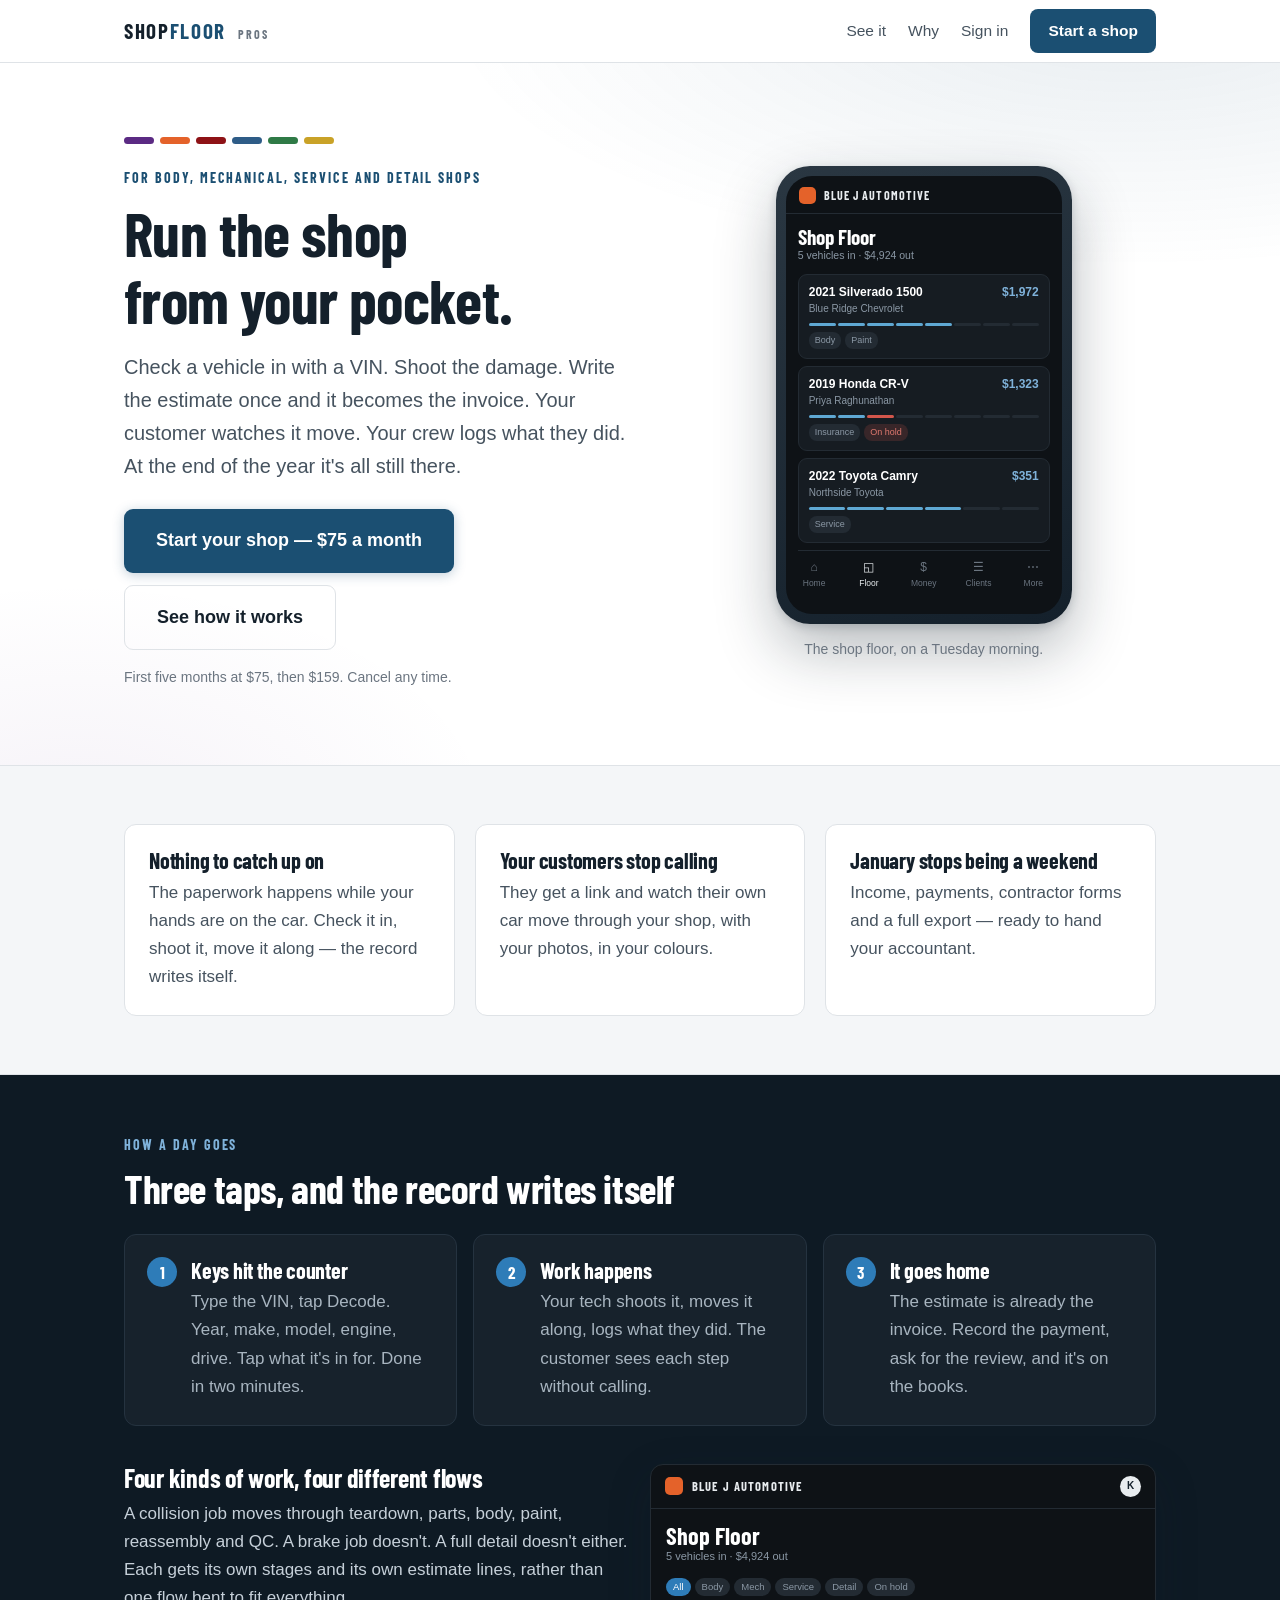
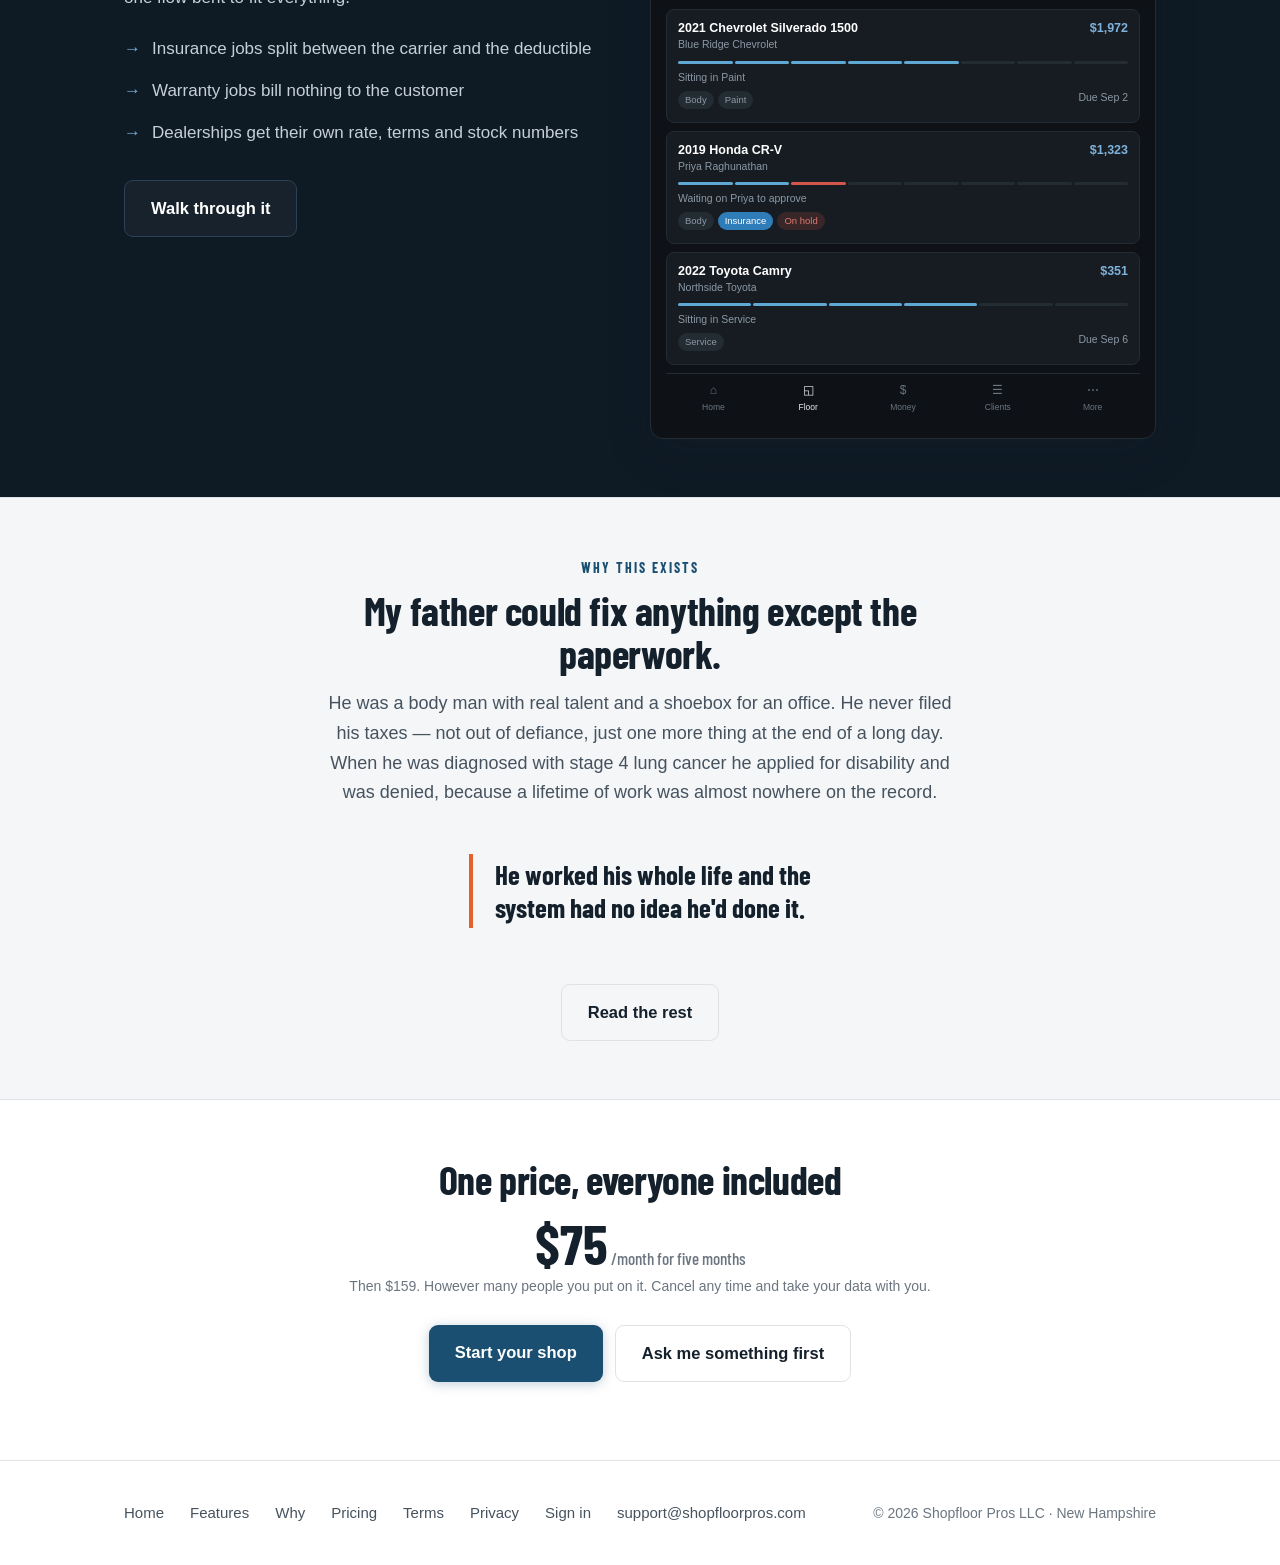
==== index.html @ f7961998 "Add files via upload" ====
<!doctype html>
<html lang="en">
<head>
<meta charset="utf-8" />
<meta name="viewport" content="width=device-width, initial-scale=1" />
<title>Shopfloor Pros · Run the shop from your pocket</title>
<meta name="description" content="Jobs, estimates, photos and payouts for body, mechanical, service and detail shops. $75 a month for your first five months." />
<link rel="preconnect" href="https://fonts.googleapis.com">
<link rel="preconnect" href="https://fonts.gstatic.com" crossorigin>
<link href="https://fonts.googleapis.com/css2?family=Barlow+Condensed:wght@700&display=swap" rel="stylesheet">
<link rel="stylesheet" href="site.css">
</head>
<body>

<header class="top">
  <div class="wrap">
    <a class="mark" href="index.html">Shop<em>floor</em> <small>PROS</small></a>
    <nav class="nav">
      <a href="demo.html" class="hide-sm">See it</a>
      <a href="about.html" class="hide-sm">Why</a>
      <a href="app.html" class="hide-sm">Sign in</a>
      <a href="join.html" class="cta">Start a shop</a>
    </nav>
  </div>
</header>

<section class="hero">
  <div class="wrap split">
    <div>
      <div class="chips">
        <i style="background:#5B2A83"></i><i style="background:#E4622A"></i>
        <i style="background:#8E1216"></i><i style="background:#2E5C87"></i>
        <i style="background:#2F7A46"></i><i style="background:#C9A227"></i>
      </div>
      <div class="eyebrow">For body, mechanical, service and detail shops</div>
      <h1>Run the shop<br>from your pocket.</h1>
      <p class="lead">
        Check a vehicle in with a VIN. Shoot the damage. Write the estimate once and it becomes the
        invoice. Your customer watches it move. Your crew logs what they did.
        At the end of the year it's all still there.
      </p>
      <div class="btns">
        <a class="btn solid big" href="join.html">Start your shop — $75 a month</a>
        <a class="btn ghost big" href="demo.html">See how it works</a>
      </div>
      <p class="note" style="margin-top:16px">First five months at $75, then $159. Cancel any time.</p>
    </div>

    <div>
      <div class="device">
        <div class="screen">
          <div class="bar">
            <span class="dot"></span>
            <span class="nm">Blue J Automotive</span>
          </div>
          <div class="body">
            <div class="h">Shop Floor</div>
            <div class="sub">5 vehicles in · $4,924 out</div>

            <div class="job">
              <div class="t"><span class="v">2021 Silverado 1500</span><span class="m">$1,972</span></div>
              <div class="c">Blue Ridge Chevrolet</div>
              <div class="prog"><i class="on"></i><i class="on"></i><i class="on"></i><i class="on"></i><i class="on"></i><i></i><i></i><i></i></div>
              <div><span class="tag">Body</span><span class="tag">Paint</span></div>
            </div>

            <div class="job">
              <div class="t"><span class="v">2019 Honda CR-V</span><span class="m">$1,323</span></div>
              <div class="c">Priya Raghunathan</div>
              <div class="prog"><i class="on"></i><i class="on"></i><i class="hot"></i><i></i><i></i><i></i><i></i><i></i></div>
              <div><span class="tag">Insurance</span><span class="tag warn">On hold</span></div>
            </div>

            <div class="job">
              <div class="t"><span class="v">2022 Toyota Camry</span><span class="m">$351</span></div>
              <div class="c">Northside Toyota</div>
              <div class="prog"><i class="on"></i><i class="on"></i><i class="on"></i><i class="on"></i><i></i><i></i></div>
              <div><span class="tag">Service</span></div>
            </div>

            <div class="nav">
              <span><b>⌂</b>Home</span>
              <span class="on"><b>◱</b>Floor</span>
              <span><b>$</b>Money</span>
              <span><b>☰</b>Clients</span>
              <span><b>⋯</b>More</span>
            </div>
          </div>
        </div>
      </div>
      <p class="note" style="text-align:center; margin-top:14px">The shop floor, on a Tuesday morning.</p>
    </div>
  </div>
</section>

<section class="wash">
  <div class="wrap">
    <div class="grid g3">
      <div class="card">
        <h3>Nothing to catch up on</h3>
        <p>The paperwork happens while your hands are on the car. Check it in, shoot it, move it along — the record writes itself.</p>
      </div>
      <div class="card">
        <h3>Your customers stop calling</h3>
        <p>They get a link and watch their own car move through your shop, with your photos, in your colours.</p>
      </div>
      <div class="card">
        <h3>January stops being a weekend</h3>
        <p>Income, payments, contractor forms and a full export — ready to hand your accountant.</p>
      </div>
    </div>
  </div>
</section>

<section class="dark">
  <div class="wrap">
    <div class="eyebrow">How a day goes</div>
    <h2 style="margin-bottom:24px">Three taps, and the record writes itself</h2>
    <div class="steps g3" style="grid-template-columns:repeat(auto-fit,minmax(260px,1fr))">
      <div class="card">
        <h3>Keys hit the counter</h3>
        <p>Type the VIN, tap Decode. Year, make, model, engine, drive. Tap what it's in for. Done in two minutes.</p>
      </div>
      <div class="card">
        <h3>Work happens</h3>
        <p>Your tech shoots it, moves it along, logs what they did. The customer sees each step without calling.</p>
      </div>
      <div class="card">
        <h3>It goes home</h3>
        <p>The estimate is already the invoice. Record the payment, ask for the review, and it's on the books.</p>
      </div>
    </div>

    <div class="grid g2" style="margin-top:38px">
      <div>
        <h3 style="font-size:26px">Four kinds of work, four different flows</h3>
        <p>
          A collision job moves through teardown, parts, body, paint, reassembly and QC. A brake job
          doesn't. A full detail doesn't either. Each gets its own stages and its own estimate lines,
          rather than one flow bent to fit everything.
        </p>
        <ul class="ticks">
          <li>Insurance jobs split between the carrier and the deductible</li>
          <li>Warranty jobs bill nothing to the customer</li>
          <li>Dealerships get their own rate, terms and stock numbers</li>
        </ul>
        <div class="btns"><a class="btn ghost" href="demo.html" style="background:#17222C;color:#fff;border-color:#2E4152">Walk through it</a></div>
      </div>
      <div class="ui">
  <div class="top-b"><span class="sq"></span><span class="nm">Blue J Automotive</span><span class="av">K</span></div>
  <div class="in">
    <div class="hd">Shop Floor</div>
    <div class="sb">5 vehicles in · $4,924 out</div>
    <div><span class="tg on">All</span><span class="tg">Body</span><span class="tg">Mech</span><span class="tg">Service</span><span class="tg">Detail</span><span class="tg">On hold</span></div>
    <div class="box" style="margin-top:9px">
      <div class="row-b"><span class="w">2021 Chevrolet Silverado 1500</span><span class="m">$1,972</span></div>
      <div class="g">Blue Ridge Chevrolet</div>
      <div class="pg"><i class="on"></i><i class="on"></i><i class="on"></i><i class="on"></i><i class="on"></i><i></i><i></i><i></i></div>
      <div class="g">Sitting in Paint</div>
      <div style="margin-top:5px"><span class="tg">Body</span><span class="tg">Paint</span><span class="g" style="float:right">Due Sep 2</span></div>
    </div>
    <div class="box">
      <div class="row-b"><span class="w">2019 Honda CR-V</span><span class="m">$1,323</span></div>
      <div class="g">Priya Raghunathan</div>
      <div class="pg"><i class="on"></i><i class="on"></i><i class="hot"></i><i></i><i></i><i></i><i></i><i></i></div>
      <div class="g">Waiting on Priya to approve</div>
      <div style="margin-top:5px"><span class="tg">Body</span><span class="tg on">Insurance</span><span class="tg warn">On hold</span></div>
    </div>
    <div class="box">
      <div class="row-b"><span class="w">2022 Toyota Camry</span><span class="m">$351</span></div>
      <div class="g">Northside Toyota</div>
      <div class="pg"><i class="on"></i><i class="on"></i><i class="on"></i><i class="on"></i><i></i><i></i></div>
      <div class="g">Sitting in Service</div>
      <div style="margin-top:5px"><span class="tg">Service</span><span class="g" style="float:right">Due Sep 6</span></div>
    </div>
    <div class="nav-u"><span><b>⌂</b>Home</span><span class="on"><b>◱</b>Floor</span><span><b>$</b>Money</span><span><b>☰</b>Clients</span><span><b>⋯</b>More</span></div>
  </div>
</div>
    </div>
  </div>
</section>

<section class="wash">
  <div class="narrow" style="text-align:center">
    <div class="eyebrow">Why this exists</div>
    <h2>My father could fix anything except the paperwork.</h2>
    <p style="font-size:18px">
      He was a body man with real talent and a shoebox for an office. He never filed his taxes — not
      out of defiance, just one more thing at the end of a long day. When he was diagnosed with stage
      4 lung cancer he applied for disability and was denied, because a lifetime of work was almost
      nowhere on the record.
    </p>
    <div class="quote" style="display:inline-block; text-align:left; border-left-color:var(--mango)">
      <p>He worked his whole life and the<br>system had no idea he'd done it.</p>
    </div>
    <div class="btns" style="justify-content:center">
      <a class="btn ghost" href="about.html">Read the rest</a>
    </div>
  </div>
</section>

<section>
  <div class="narrow" style="text-align:center">
    <h2>One price, everyone included</h2>
    <div class="price" style="margin:14px 0 4px">$75<small> /month for five months</small></div>
    <p class="note">Then $159. However many people you put on it. Cancel any time and take your data with you.</p>
    <div class="btns" style="justify-content:center">
      <a class="btn solid" href="join.html">Start your shop</a>
      <a class="btn ghost" href="mailto:support@shopfloorpros.com">Ask me something first</a>
    </div>
  </div>
</section>

<footer>
  <div class="wrap">
    <a href="index.html">Home</a>
    <a href="demo.html">Features</a>
    <a href="about.html">Why</a>
    <a href="join.html">Pricing</a>
    <a href="terms.html">Terms</a>
    <a href="privacy.html">Privacy</a>
    <a href="app.html">Sign in</a>
    <a href="mailto:support@shopfloorpros.com">support@shopfloorpros.com</a>
    <span class="sp">© <span id="yr"></span> Shopfloor Pros LLC · New Hampshire</span>
  </div>
</footer>

<script>document.getElementById('yr').textContent = new Date().getFullYear();</script>
</body>
</html>
---- site.css ----
/* Shopfloor Pros — public site
   Same typography and colours as the app, so the site and the product
   feel like one thing. */

:root {
  --ink:      #14202B;
  --body:     #46535F;
  --muted:    #6B7580;
  --hair:     #DFE3E7;
  --bg:       #FFFFFF;
  --wash:     #F4F6F8;
  --accent:   #1B4F72;   /* Northsky Blue GAZ */
  --accent-2: #2E7CB8;
  --plum:     #5B2A83;   /* Plum Crazy FC7 */
  --mango:    #E4622A;   /* Go Mango EK2 */
  --soul:     #8E1216;   /* Soul Red 46V */
  --deep:     #0E1A24;
  --go:       #2F7A46;
  --flag:     #B4352C;
  --amber:    #C08A2E;
}

* { box-sizing: border-box; margin: 0; padding: 0; }

html { scroll-behavior: smooth; }

body {
  background: var(--bg);
  color: var(--body);
  font: 17px/1.65 -apple-system, BlinkMacSystemFont, "Segoe UI", Roboto, Helvetica, Arial, sans-serif;
  -webkit-font-smoothing: antialiased;
}

h1, h2, h3, .cond {
  font-family: 'Barlow Condensed', 'Arial Narrow', sans-serif;
  color: var(--ink);
  font-weight: 700;
  line-height: 1.08;
  letter-spacing: -0.01em;
}

h1 { font-size: clamp(38px, 6vw, 62px); }
h2 { font-size: clamp(28px, 4vw, 40px); margin-bottom: 14px; }
h3 { font-size: 22px; margin-bottom: 8px; }

p { margin-bottom: 16px; }
a { color: var(--accent); }
strong { color: var(--ink); font-weight: 600; }

.wrap    { max-width: 1080px; margin: 0 auto; padding: 0 24px; }
.narrow  { max-width: 680px; margin: 0 auto; padding: 0 24px; }

/* ── header ── */
.top {
  position: sticky; top: 0; z-index: 50;
  background: rgba(255,255,255,.94);
  backdrop-filter: saturate(180%) blur(8px);
  border-bottom: 1px solid var(--hair);
}
.top .wrap { display: flex; align-items: center; gap: 26px; height: 62px; }
.mark {
  font-family: 'Barlow Condensed', sans-serif; font-weight: 700; font-size: 21px;
  letter-spacing: .08em; text-transform: uppercase; color: var(--ink); text-decoration: none;
}
.mark em { font-style: normal; color: var(--accent); }
.mark small { font-size: 12px; letter-spacing: .16em; margin-left: 6px; color: var(--muted); }
.nav { margin-left: auto; display: flex; gap: 22px; align-items: center; }
.nav a { color: var(--body); text-decoration: none; font-size: 15.5px; }
.nav a:hover { color: var(--ink); }
.nav a.cta {
  background: var(--accent); color: #fff; padding: 9px 18px; border-radius: 8px; font-weight: 600;
}
@media (max-width: 720px) { .nav a.hide-sm { display: none; } .top .wrap { gap: 14px; } }

/* ── sections ── */
.hero { padding: 74px 0 60px; }
.hero p.lead { font-size: 20px; max-width: 620px; margin-top: 18px; }
.eyebrow {
  font-family: 'Barlow Condensed', sans-serif; font-weight: 700; font-size: 14px;
  letter-spacing: .14em; text-transform: uppercase; color: var(--accent); margin-bottom: 10px;
}
section { padding: 58px 0; }
section.wash { background: var(--wash); border-top: 1px solid var(--hair); border-bottom: 1px solid var(--hair); }

/* ── buttons ── */
.btn {
  display: inline-block; padding: 14px 26px; border-radius: 9px; font-weight: 600; font-size: 16.5px;
  text-decoration: none; border: none; cursor: pointer; font-family: inherit;
}
.btn.solid  { background: var(--accent); color: #fff; }
.btn.solid:hover { background: #16405D; }
.btn.ghost  { background: transparent; color: var(--ink); border: 1px solid var(--hair); }
.btn:disabled { opacity: .5; cursor: not-allowed; }
.btns { display: flex; gap: 12px; flex-wrap: wrap; margin-top: 26px; }

/* ── cards and grids ── */
.grid { display: grid; gap: 20px; }
.g2 { grid-template-columns: repeat(auto-fit, minmax(300px, 1fr)); }
.g3 { grid-template-columns: repeat(auto-fit, minmax(260px, 1fr)); }
.card {
  background: var(--bg); border: 1px solid var(--hair); border-radius: 12px; padding: 24px;
}
.card.tint { background: var(--wash); }
.card h3 { margin-bottom: 6px; }
.card p:last-child { margin-bottom: 0; }

/* ── screenshot frames ── */
.shot {
  border: 1px solid var(--hair); border-radius: 12px; overflow: hidden;
  background: var(--wash); box-shadow: 0 2px 18px rgba(20,32,43,.07);
}
.shot img { width: 100%; display: block; }
.shot .slot {
  aspect-ratio: 16 / 10; display: flex; flex-direction: column; align-items: center;
  justify-content: center; color: var(--muted); font-size: 14px; text-align: center; padding: 24px; gap: 6px;
}
.shot .slot b { color: var(--body); font-size: 15px; }
.phone { max-width: 300px; }
.phone .slot { aspect-ratio: 9 / 17; }

.feature { display: grid; grid-template-columns: 1fr 1fr; gap: 44px; align-items: center; padding: 42px 0; }
.feature:nth-child(even) .txt { order: 2; }
@media (max-width: 820px) {
  .feature { grid-template-columns: 1fr; gap: 24px; }
  .feature:nth-child(even) .txt { order: 0; }
}

/* ── lists ── */
ul.ticks { list-style: none; margin: 0 0 16px; }
ul.ticks li { padding: 7px 0 7px 28px; position: relative; }
ul.ticks li::before {
  content: "→"; position: absolute; left: 0; color: var(--accent); font-weight: 700;
}

/* ── pricing ── */
.price { font-family: 'Barlow Condensed', sans-serif; font-weight: 700; font-size: 56px; color: var(--ink); line-height: 1; }
.price small { font-size: 17px; font-weight: 500; color: var(--muted); font-family: inherit; }

/* ── forms ── */
label.lab { display: block; font-size: 13.5px; color: var(--muted); margin: 14px 0 5px; font-weight: 500; }
.field {
  width: 100%; padding: 13px 14px; border: 1px solid var(--hair); border-radius: 9px;
  font: inherit; font-size: 16px; color: var(--ink); background: #fff;
}
.field:focus { outline: none; border-color: var(--accent); box-shadow: 0 0 0 3px rgba(27,79,114,.12); }
.two { display: grid; grid-template-columns: 1fr 1fr; gap: 12px; }
@media (max-width: 560px) { .two { grid-template-columns: 1fr; } }
.err { color: var(--flag); font-size: 14.5px; margin: 10px 0; }
.note { font-size: 14px; color: var(--muted); }

/* ── footer ── */
footer { border-top: 1px solid var(--hair); padding: 40px 0; margin-top: 20px; font-size: 15px; }
footer .wrap { display: flex; gap: 26px; flex-wrap: wrap; align-items: center; }
footer a { color: var(--body); text-decoration: none; }
footer .sp { margin-left: auto; color: var(--muted); font-size: 14px; }

@media (prefers-reduced-motion: reduce) { html { scroll-behavior: auto; } }


/* ══════════════════════════════════════════════════════════
   Depth, colour and a bit of shop-floor character
   ══════════════════════════════════════════════════════════ */

/* Paint chips down the edge of the hero — the nine themes,
   which is a real feature and a bit of colour at the same time. */
.hero { position: relative; overflow: hidden; }
.hero::before {
  content: ""; position: absolute; inset: 0;
  background:
    radial-gradient(1100px 420px at 88% -8%, rgba(27,79,114,.10), transparent 62%),
    radial-gradient(700px 400px at 6% 108%, rgba(91,42,131,.06), transparent 60%);
  pointer-events: none;
}
.hero .wrap { position: relative; }

.chips { display: flex; gap: 6px; margin-bottom: 22px; }
.chips i { width: 30px; height: 7px; border-radius: 4px; display: block; }

h1 .u {
  background-image: linear-gradient(transparent 62%, rgba(228,98,42,.28) 62%);
  padding: 0 2px;
}

/* Hero laid out with room for a visual beside it */
.split { display: grid; grid-template-columns: 1.05fr .95fr; gap: 54px; align-items: center; }
@media (max-width: 900px) { .split { grid-template-columns: 1fr; gap: 34px; } }

/* A phone, drawn rather than photographed */
.device {
  width: 296px; margin: 0 auto; border-radius: 34px; padding: 10px;
  background: linear-gradient(160deg, #2A3742, #14202B);
  box-shadow: 0 26px 60px rgba(20,32,43,.30), 0 3px 10px rgba(20,32,43,.18);
}
.device .screen {
  background: #0E1216; border-radius: 26px; overflow: hidden; color: #E8ECEF;
  font-size: 11.5px; line-height: 1.45;
}
.device .bar {
  padding: 11px 13px 9px; border-bottom: 1px solid #232B33;
  display: flex; align-items: center; gap: 8px;
}
.device .bar .dot { width: 17px; height: 17px; border-radius: 5px; background: var(--mango); flex: none; }
.device .bar .nm {
  font-family: 'Barlow Condensed', sans-serif; font-weight: 700; font-size: 12px;
  letter-spacing: .09em; text-transform: uppercase;
}
.device .body { padding: 11px 12px 14px; }
.device .h {
  font-family: 'Barlow Condensed', sans-serif; font-weight: 700; font-size: 21px; color: #fff;
  line-height: 1.1;
}
.device .sub { color: #8B98A5; font-size: 10.5px; margin-bottom: 11px; }
.device .job {
  background: #161C22; border: 1px solid #232B33; border-radius: 9px;
  padding: 9px 10px; margin-bottom: 7px;
}
.device .job .t { display: flex; justify-content: space-between; align-items: baseline; gap: 8px; }
.device .job .v { font-weight: 600; color: #fff; font-size: 12px; }
.device .job .m { color: #7FB2DA; font-weight: 600; font-size: 12px; font-variant-numeric: tabular-nums; }
.device .job .c { color: #8B98A5; font-size: 10px; }
.device .prog { display: flex; gap: 2px; margin: 7px 0 5px; }
.device .prog i { flex: 1; height: 3px; border-radius: 2px; background: #232B33; display: block; }
.device .prog i.on { background: #5FA8D3; }
.device .prog i.hot { background: #D2564B; }
.device .tag {
  display: inline-block; font-size: 9px; padding: 2px 6px; border-radius: 8px;
  background: #232B33; color: #8B98A5; margin-right: 4px;
}
.device .tag.warn { background: rgba(210,86,75,.18); color: #E0796F; }
.device .nav {
  display: flex; border-top: 1px solid #232B33; padding: 8px 0 10px; margin-top: 4px;
}
.device .nav span { flex: 1; text-align: center; font-size: 8.5px; color: #6B7580; }
.device .nav span.on { color: #E8ECEF; }
.device .nav b { display: block; font-size: 12px; font-weight: 400; margin-bottom: 1px; }

/* A dark band, so the page isn't white the whole way down */
section.dark {
  background: var(--deep); color: #C6D0D9; border: none;
}
section.dark h2, section.dark h3 { color: #fff; }
section.dark .eyebrow { color: #7FB2DA; }
section.dark .card { background: #17222C; border-color: #253340; }
section.dark .card p { color: #A8B5C0; }
section.dark .price { color: #fff; }
section.dark ul.ticks li::before { color: #7FB2DA; }
section.dark .note { color: #8B98A5; }
section.dark a { color: #7FB2DA; }

/* Numbered steps */
.steps { counter-reset: s; display: grid; gap: 16px; }
.steps .card { position: relative; padding-left: 66px; }
.steps .card::before {
  counter-increment: s; content: counter(s);
  position: absolute; left: 22px; top: 22px;
  width: 30px; height: 30px; border-radius: 16px;
  background: var(--accent); color: #fff;
  font-family: 'Barlow Condensed', sans-serif; font-weight: 700; font-size: 17px;
  display: flex; align-items: center; justify-content: center;
}
section.dark .steps .card::before { background: var(--accent-2); }

/* Pull quote */
.quote {
  border-left: 4px solid var(--mango); padding: 4px 0 4px 22px; margin: 30px 0;
}
.quote p {
  font-family: 'Barlow Condensed', sans-serif; font-weight: 700;
  font-size: 27px; line-height: 1.22; color: var(--ink); margin: 0;
}

/* Cards lift a little */
.card { transition: transform .16s ease, box-shadow .16s ease; }
.grid .card:hover { transform: translateY(-2px); box-shadow: 0 8px 26px rgba(20,32,43,.08); }
@media (prefers-reduced-motion: reduce) { .card { transition: none; } .grid .card:hover { transform: none; } }

.btn.solid { box-shadow: 0 2px 12px rgba(27,79,114,.28); }
.btn.big { padding: 17px 32px; font-size: 18px; }


/* A headline in a narrow reading column shouldn't be hero-sized */
.narrow h1 { font-size: clamp(32px, 4.2vw, 46px); }
.hero .narrow { padding-top: 6px; }
section.hero:has(.narrow) { padding: 52px 0 30px; }


/* ══════════════════════════════════════════════════════════
   Drawn screens — the real interface, rendered rather than
   photographed, so it can't go stale. Swap in real captures
   whenever you have them.
   ══════════════════════════════════════════════════════════ */

.ui {
  background: #0E1216; border: 1px solid #232B33; border-radius: 13px; overflow: hidden;
  color: #E8ECEF; font-size: 12.5px; line-height: 1.45;
  box-shadow: 0 14px 44px rgba(20,32,43,.20);
}
.ui .top-b {
  padding: 11px 14px; border-bottom: 1px solid #232B33;
  display: flex; align-items: center; gap: 9px;
}
.ui .top-b .sq { width: 18px; height: 18px; border-radius: 5px; background: var(--mango); flex: none; }
.ui .top-b .nm {
  font-family: 'Barlow Condensed', sans-serif; font-weight: 700; font-size: 12.5px;
  letter-spacing: .09em; text-transform: uppercase;
}
.ui .top-b .av {
  margin-left: auto; width: 21px; height: 21px; border-radius: 11px;
  background: #E8ECEF; color: #14202B; font-size: 10px; font-weight: 700;
  display: flex; align-items: center; justify-content: center;
}
.ui .in { padding: 14px 15px 16px; }
.ui .hd { font-family: 'Barlow Condensed', sans-serif; font-weight: 700; font-size: 24px; color: #fff; line-height: 1.08; }
.ui .sb { color: #8B98A5; font-size: 11px; margin-bottom: 13px; }
.ui .lab { color: #8B98A5; font-size: 10px; margin: 11px 0 4px; }
.ui .box {
  background: #161C22; border: 1px solid #232B33; border-radius: 8px;
  padding: 9px 11px; margin-bottom: 8px;
}
.ui .box.tight { padding: 7px 10px; margin-bottom: 6px; }
.ui .row-b { display: flex; justify-content: space-between; align-items: baseline; gap: 10px; }
.ui .w { font-weight: 600; color: #fff; }
.ui .g { color: #8B98A5; font-size: 10.5px; }
.ui .m { color: #7FB2DA; font-weight: 600; font-variant-numeric: tabular-nums; }
.ui .m.ok { color: #3FA96B; }
.ui .m.bad { color: #D2564B; }
.ui .pg { display: flex; gap: 2px; margin: 8px 0 6px; }
.ui .pg i { flex: 1; height: 3px; border-radius: 2px; background: #232B33; display: block; }
.ui .pg i.on { background: #5FA8D3; }
.ui .pg i.hot { background: #D2564B; }
.ui .tg {
  display: inline-block; font-size: 9.5px; padding: 2px 7px; border-radius: 9px;
  background: #232B33; color: #8B98A5; margin: 0 4px 4px 0;
}
.ui .tg.on   { background: var(--accent-2); color: #fff; }
.ui .tg.warn { background: rgba(210,86,75,.18); color: #E0796F; }
.ui .tg.good { background: rgba(63,169,107,.18); color: #5FBF87; }
.ui .fld {
  background: #0E1216; border: 1px solid #2A343D; border-radius: 7px;
  padding: 8px 10px; margin-bottom: 7px; color: #E8ECEF; font-size: 11.5px;
}
.ui .fld.dim { color: #6B7580; }
.ui .btn-u {
  background: var(--accent-2); color: #fff; border-radius: 7px; padding: 9px;
  text-align: center; font-weight: 600; font-size: 11.5px; margin-top: 4px;
}
.ui .btn-u.ghost { background: transparent; border: 1px solid #2A343D; color: #E8ECEF; }
.ui .meter { height: 6px; border-radius: 3px; background: #232B33; overflow: hidden; margin: 5px 0 9px; }
.ui .meter i { display: block; height: 100%; background: var(--accent-2); }
.ui .grid2 { display: grid; grid-template-columns: 1fr 1fr; gap: 7px; }
.ui .nav-u { display: flex; border-top: 1px solid #232B33; padding: 8px 0 9px; margin-top: 6px; }
.ui .nav-u span { flex: 1; text-align: center; font-size: 8.5px; color: #6B7580; }
.ui .nav-u span.on { color: #E8ECEF; }
.ui .nav-u b { display: block; font-size: 12px; font-weight: 400; margin-bottom: 1px; }
.ui .thumbs { display: grid; grid-template-columns: repeat(3, 1fr); gap: 5px; margin: 8px 0; }
.ui .thumbs i {
  display: block; aspect-ratio: 4/3; border-radius: 5px;
  background: linear-gradient(135deg, #2A3742, #1A242D);
}
.ui .cam {
  aspect-ratio: 3/4; border-radius: 8px; margin-bottom: 9px;
  background: linear-gradient(150deg, #26333D 0%, #16202A 55%, #1E2A34 100%);
  display: flex; align-items: flex-end; justify-content: center; padding-bottom: 13px;
}
.ui .cam .shutter {
  width: 42px; height: 42px; border-radius: 22px; background: #fff;
  box-shadow: 0 0 0 3px rgba(255,255,255,.28);
}
.ui-phone { max-width: 292px; margin: 0 auto; }

/* the frame around a drawn screen, matching the .shot look */
.screenwrap { border-radius: 13px; overflow: hidden; }
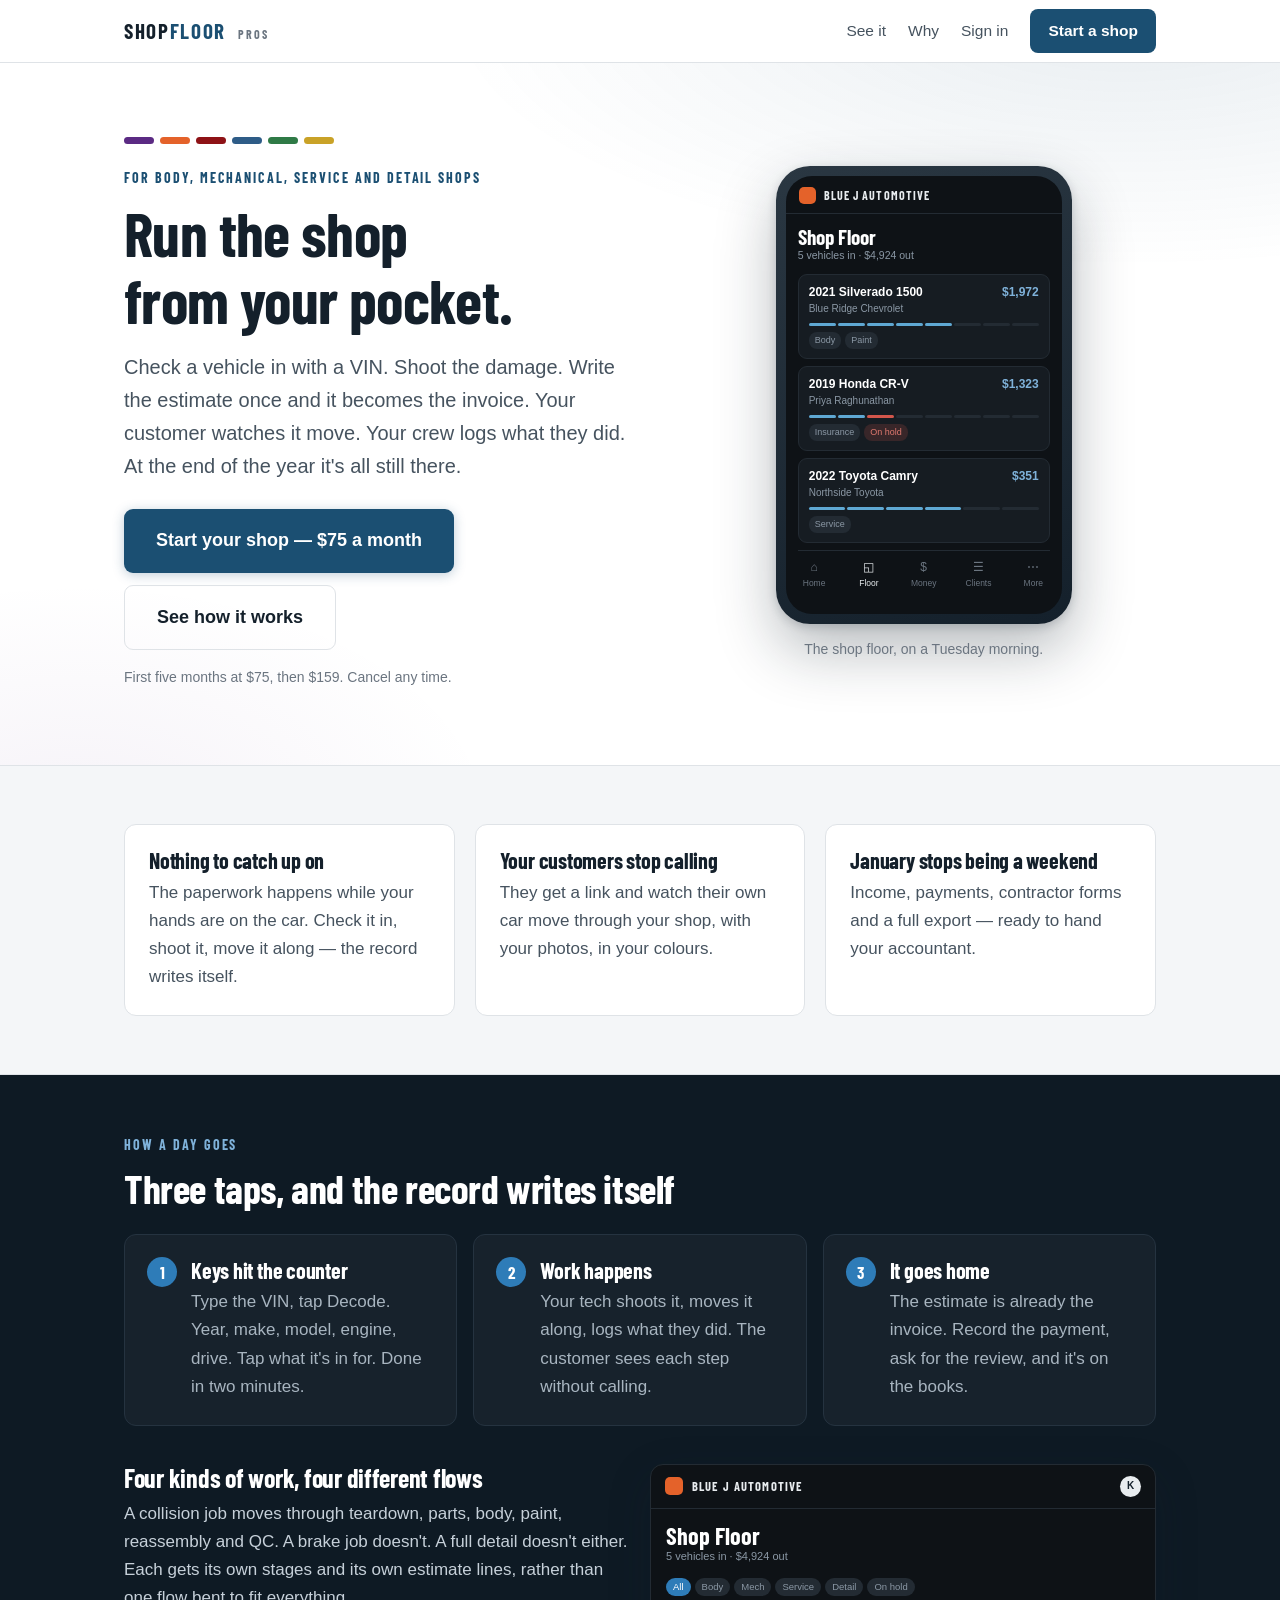
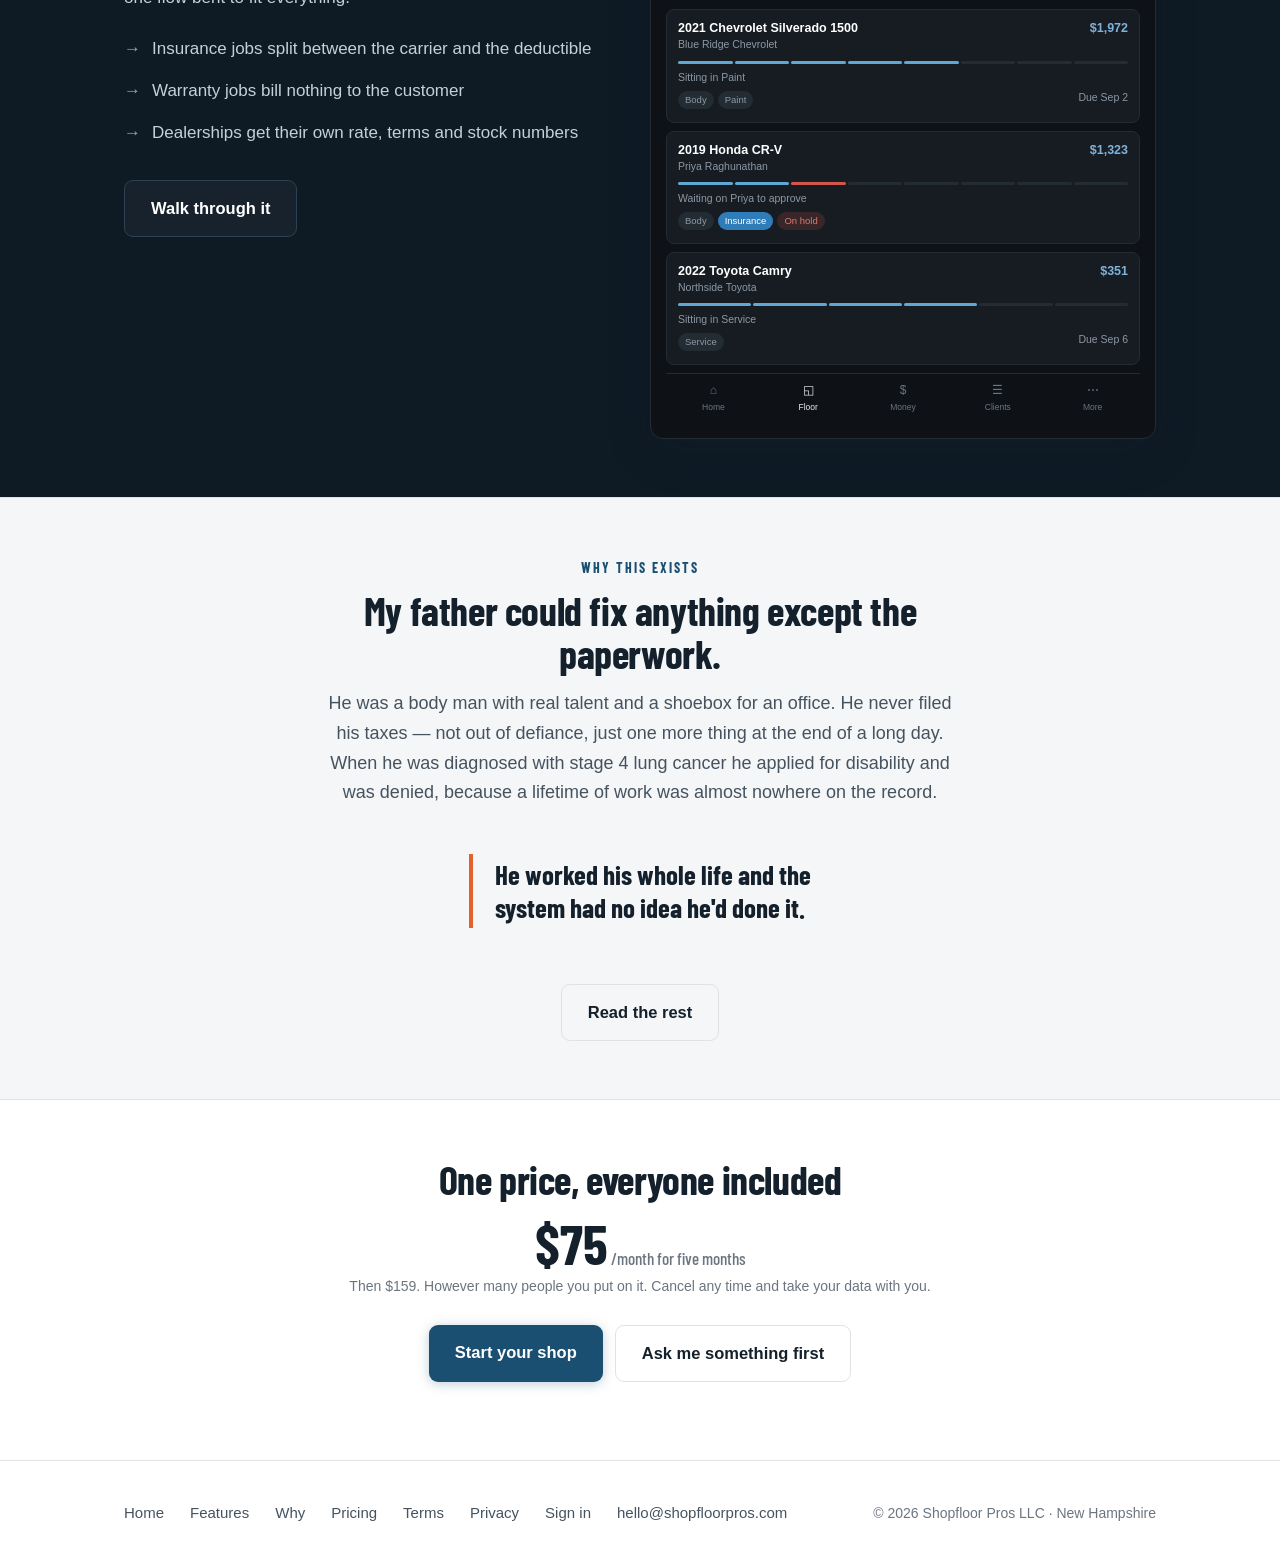
==== commit 114100bc: "Add files via upload" ====
--- a/index.html
+++ b/index.html
@@ -206,7 +206,7 @@
     <p class="note">Then $159. However many people you put on it. Cancel any time and take your data with you.</p>
     <div class="btns" style="justify-content:center">
       <a class="btn solid" href="join.html">Start your shop</a>
-      <a class="btn ghost" href="mailto:support@shopfloorpros.com">Ask me something first</a>
+      <a class="btn ghost" href="mailto:hello@shopfloorpros.com?subject=Shopfloor%20Pros%20%E2%80%94%20a%20question&body=Tell%20me%20about%20your%20shop%20and%20what%20you%27re%20using%20now%2C%20and%20I%27ll%20come%20back%20to%20you.%0A%0A">Ask me something first</a>
     </div>
   </div>
 </section>
@@ -220,7 +220,7 @@
     <a href="terms.html">Terms</a>
     <a href="privacy.html">Privacy</a>
     <a href="app.html">Sign in</a>
-    <a href="mailto:support@shopfloorpros.com">support@shopfloorpros.com</a>
+    <a href="mailto:hello@shopfloorpros.com">hello@shopfloorpros.com</a>
     <span class="sp">© <span id="yr"></span> Shopfloor Pros LLC · New Hampshire</span>
   </div>
 </footer>
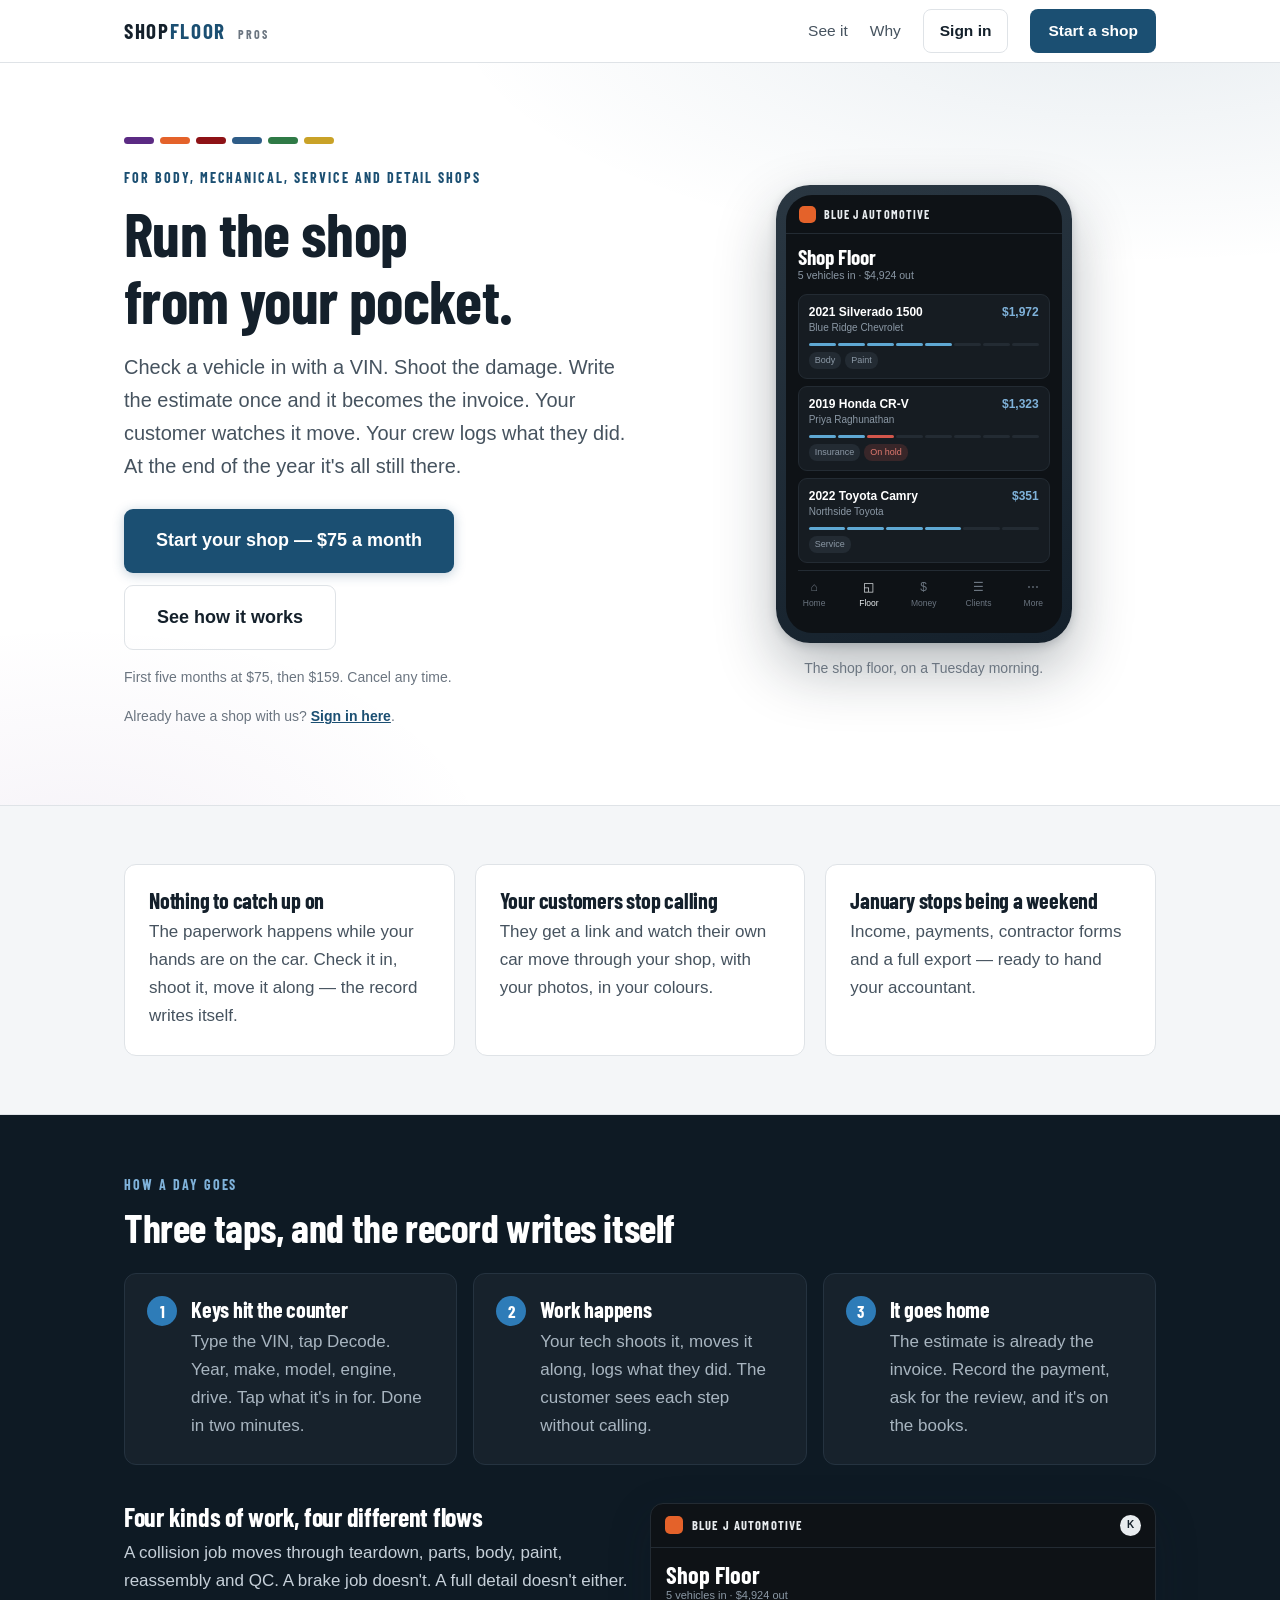
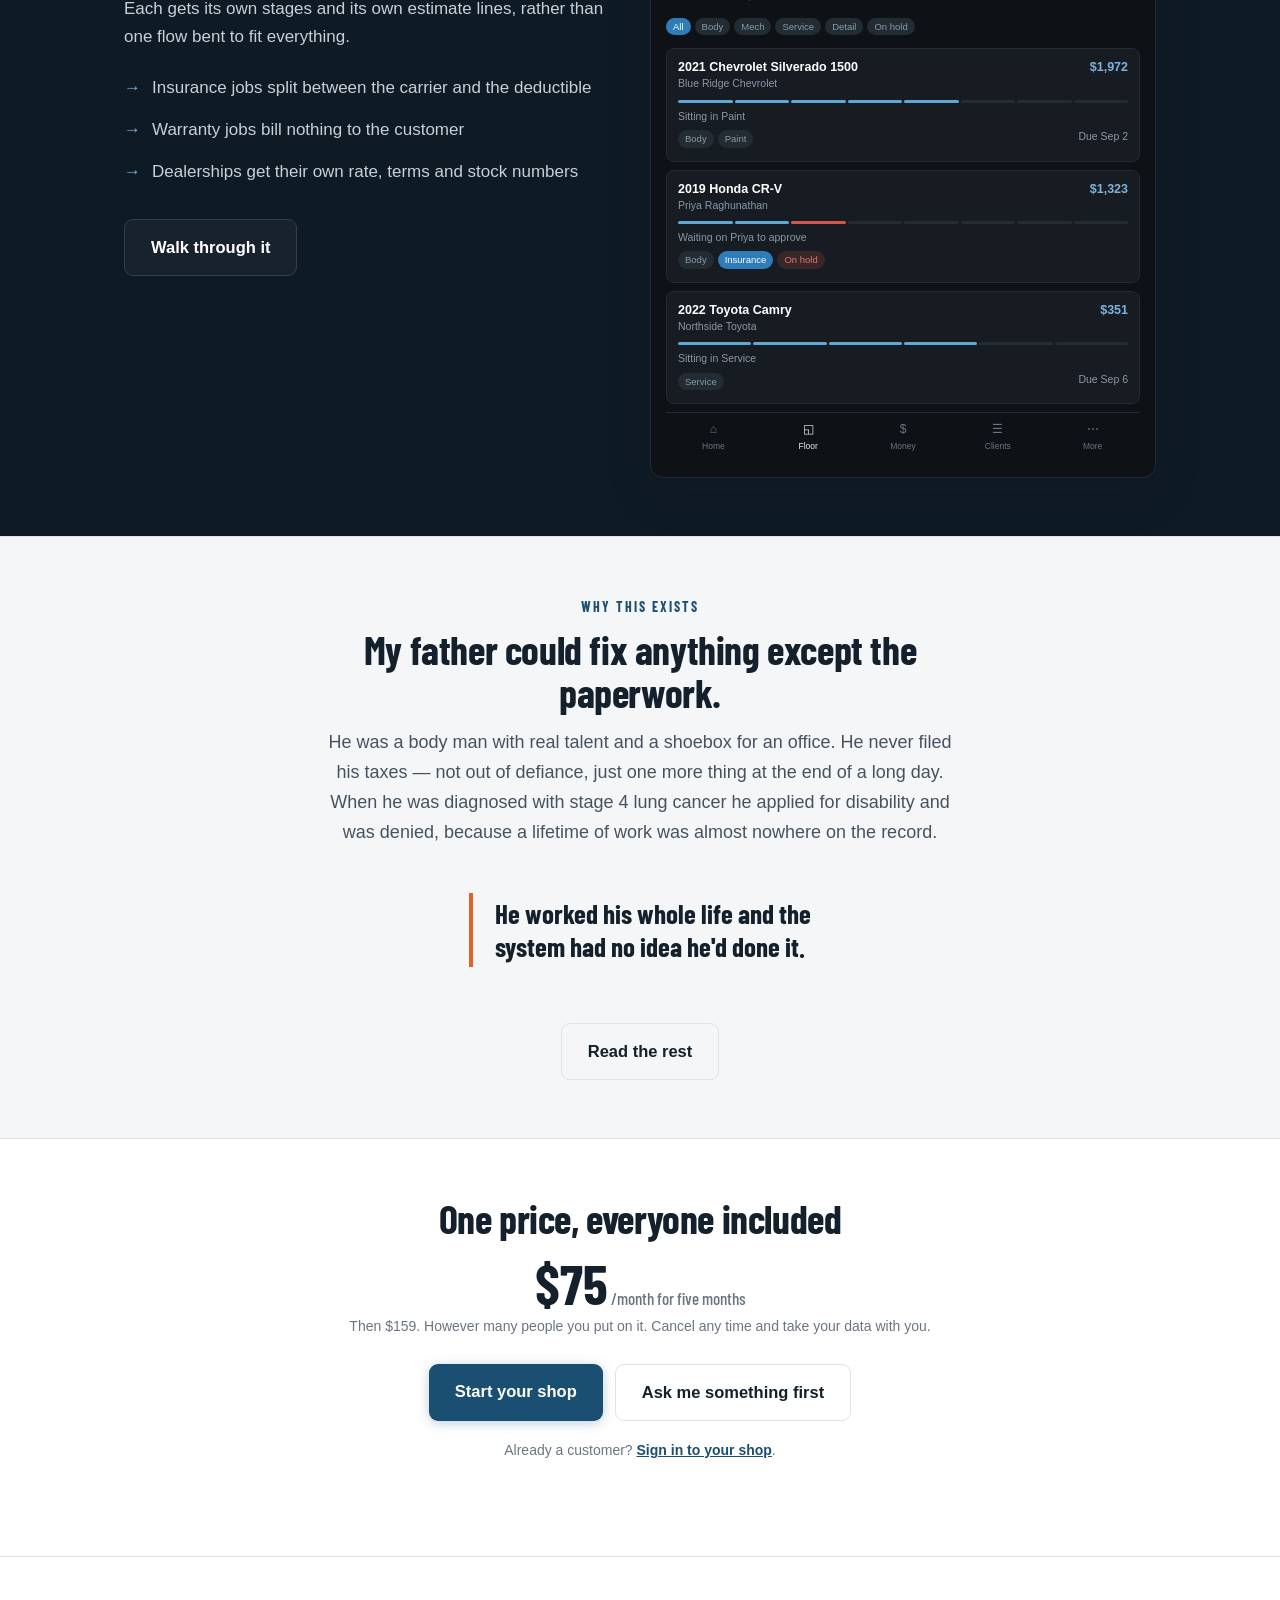
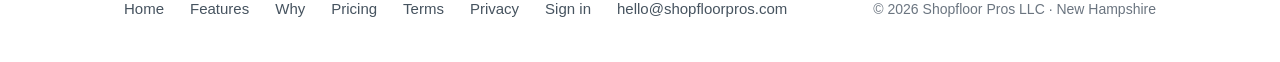
==== commit a0b1b8f3: "Add files via upload" ====
--- a/index.html
+++ b/index.html
@@ -18,7 +18,7 @@
     <nav class="nav">
       <a href="demo.html" class="hide-sm">See it</a>
       <a href="about.html" class="hide-sm">Why</a>
-      <a href="app.html" class="hide-sm">Sign in</a>
+      <a href="app.html" class="signin">Sign in</a>
       <a href="join.html" class="cta">Start a shop</a>
     </nav>
   </div>
@@ -44,6 +44,9 @@
         <a class="btn ghost big" href="demo.html">See how it works</a>
       </div>
       <p class="note" style="margin-top:16px">First five months at $75, then $159. Cancel any time.</p>
+      <p class="note" style="margin-top:4px">
+        Already have a shop with us? <a href="app.html" style="font-weight:600">Sign in here</a>.
+      </p>
     </div>
 
     <div>
@@ -208,6 +211,9 @@
       <a class="btn solid" href="join.html">Start your shop</a>
       <a class="btn ghost" href="mailto:hello@shopfloorpros.com?subject=Shopfloor%20Pros%20%E2%80%94%20a%20question&body=Tell%20me%20about%20your%20shop%20and%20what%20you%27re%20using%20now%2C%20and%20I%27ll%20come%20back%20to%20you.%0A%0A">Ask me something first</a>
     </div>
+    <p class="note" style="margin-top:18px">
+      Already a customer? <a href="app.html" style="font-weight:600">Sign in to your shop</a>.
+    </p>
   </div>
 </section>
 
--- a/site.css
+++ b/site.css
@@ -70,6 +70,25 @@
 .nav a.cta {
   background: var(--accent); color: #fff; padding: 9px 18px; border-radius: 8px; font-weight: 600;
 }
+/* Sign in is a returning customer's most-wanted link. It gets a button
+   of its own, and it never hides on a small screen. */
+.nav a.signin {
+  border: 1px solid var(--hair); color: var(--ink); padding: 8px 16px;
+  border-radius: 8px; font-weight: 600;
+}
+.nav a.signin:hover { border-color: var(--accent); color: var(--accent); }
+@media (max-width: 560px) {
+  .top .wrap { gap: 10px; height: 58px; }
+  .mark { font-size: 18px; letter-spacing: .06em; white-space: nowrap; }
+  .mark small { display: none; }
+  .nav { gap: 8px; flex: none; }
+  .nav a { white-space: nowrap; }
+  .nav a.signin, .nav a.cta { padding: 8px 12px; font-size: 14px; }
+}
+@media (max-width: 380px) {
+  .nav a.cta { padding: 8px 10px; }
+  .mark { font-size: 16.5px; }
+}
 @media (max-width: 720px) { .nav a.hide-sm { display: none; } .top .wrap { gap: 14px; } }
 
 /* ── sections ── */
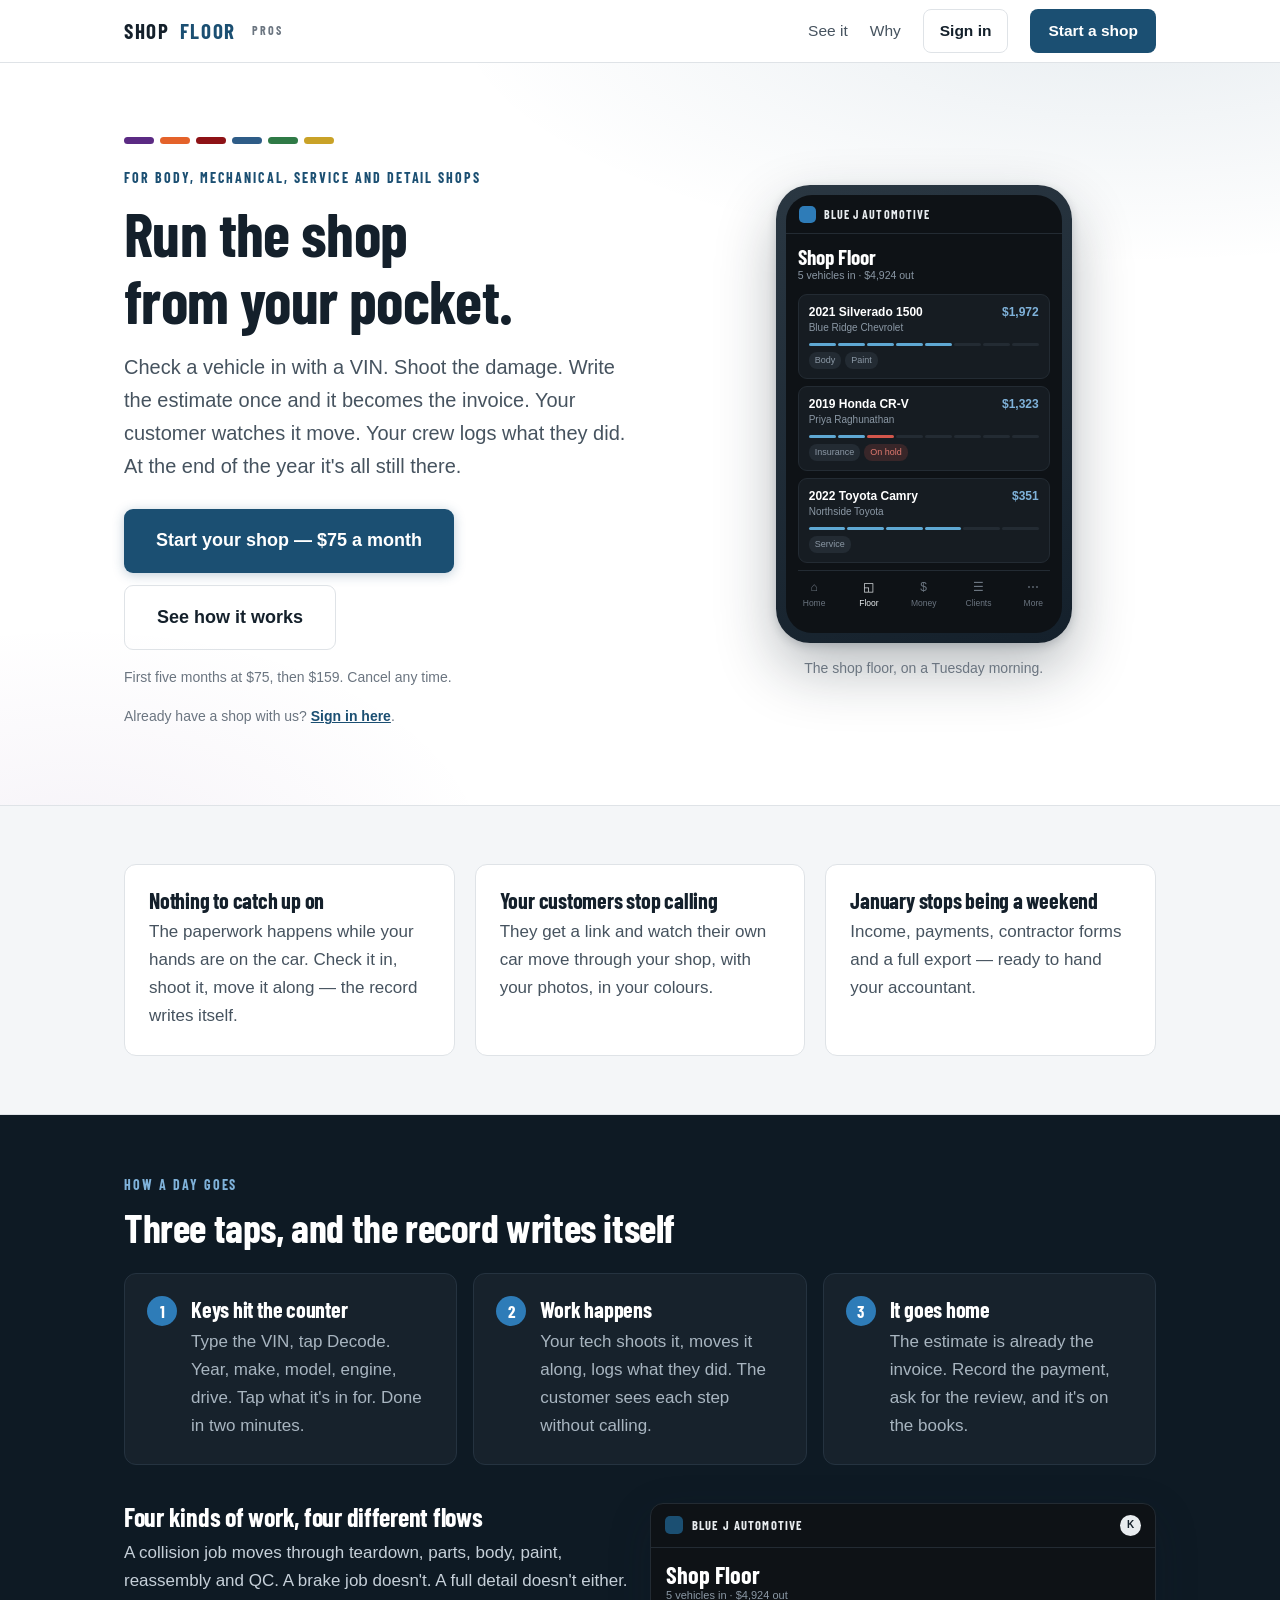
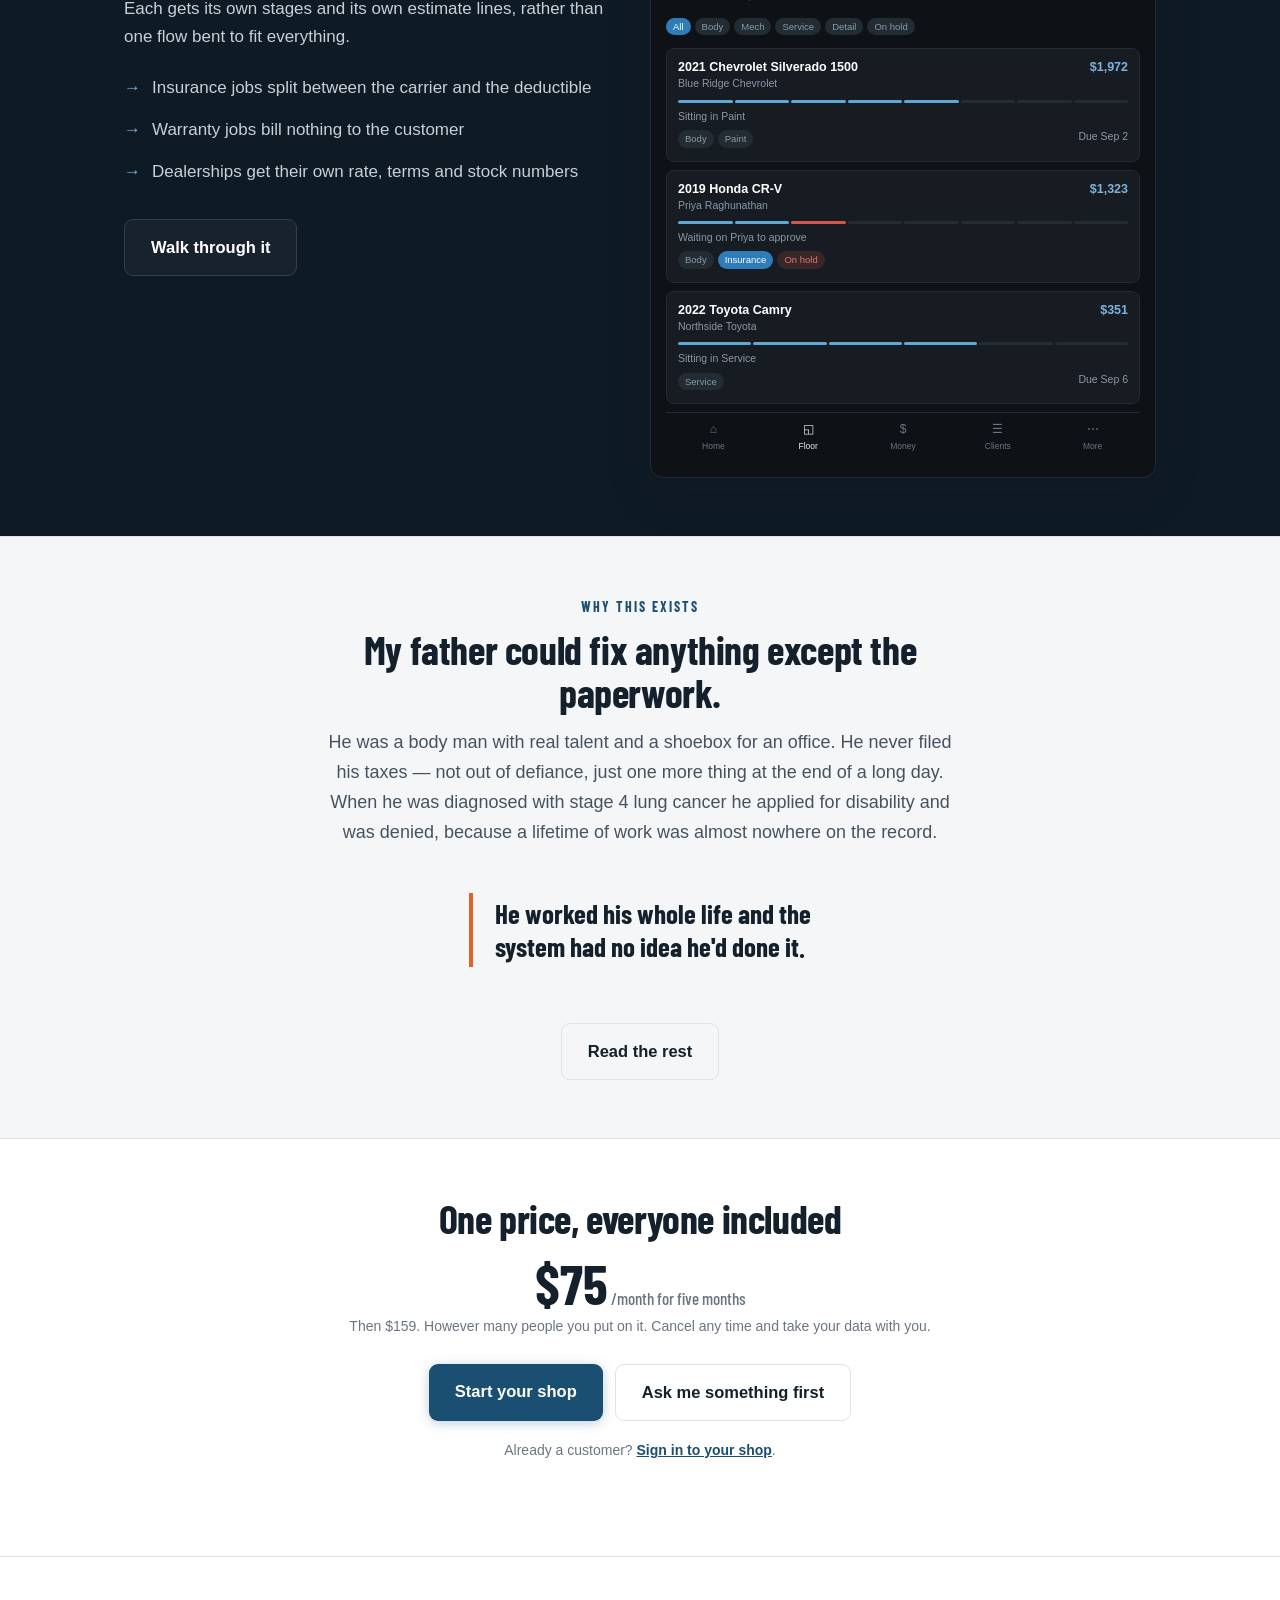
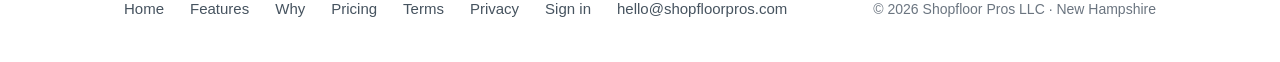
==== commit 569d1818: "Add files via upload" ====
--- a/index.html
+++ b/index.html
@@ -8,7 +8,18 @@
 <link rel="preconnect" href="https://fonts.googleapis.com">
 <link rel="preconnect" href="https://fonts.gstatic.com" crossorigin>
 <link href="https://fonts.googleapis.com/css2?family=Barlow+Condensed:wght@700&display=swap" rel="stylesheet">
+<link rel="icon" href="/favicon-32.png" sizes="32x32" />
+<link rel="apple-touch-icon" href="/apple-touch-icon.png" />
 <link rel="stylesheet" href="site.css">
+  <link rel="manifest" href="/manifest.webmanifest" />
+  <meta name="theme-color" content="#1B4F72" />
+  <meta name="mobile-web-app-capable" content="yes" />
+  <meta name="apple-mobile-web-app-capable" content="yes" />
+  <meta name="apple-mobile-web-app-status-bar-style" content="default" />
+  <meta name="apple-mobile-web-app-title" content="Shopfloor" />
+  <link rel="apple-touch-icon" href="/apple-touch-icon.png" />
+  <link rel="icon" href="/favicon-32.png" sizes="32x32" />
+  <link rel="icon" href="/icon-192.png" sizes="192x192" />
 </head>
 <body>
 
@@ -232,5 +243,17 @@
 </footer>
 
 <script>document.getElementById('yr').textContent = new Date().getFullYear();</script>
+
+<script>
+/* Register the worker so the site can be added to a home screen,
+   and offer the shortcut when the browser says it's possible. */
+(function () {
+  if ('serviceWorker' in navigator) {
+    window.addEventListener('load', function () {
+      navigator.serviceWorker.register('/sw.js').catch(function () {});
+    });
+  }
+})();
+</script>
 </body>
 </html>
--- a/site.css
+++ b/site.css
@@ -61,6 +61,7 @@
 .mark {
   font-family: 'Barlow Condensed', sans-serif; font-weight: 700; font-size: 21px;
   letter-spacing: .08em; text-transform: uppercase; color: var(--ink); text-decoration: none;
+  display: inline-flex; align-items: center; gap: 10px;
 }
 .mark em { font-style: normal; color: var(--accent); }
 .mark small { font-size: 12px; letter-spacing: .16em; margin-left: 6px; color: var(--muted); }
@@ -218,7 +219,7 @@
   padding: 11px 13px 9px; border-bottom: 1px solid #232B33;
   display: flex; align-items: center; gap: 8px;
 }
-.device .bar .dot { width: 17px; height: 17px; border-radius: 5px; background: var(--mango); flex: none; }
+.device .bar .dot { width: 17px; height: 17px; border-radius: 5px; background: var(--accent-2); flex: none; }
 .device .bar .nm {
   font-family: 'Barlow Condensed', sans-serif; font-weight: 700; font-size: 12px;
   letter-spacing: .09em; text-transform: uppercase;
@@ -318,7 +319,7 @@
   padding: 11px 14px; border-bottom: 1px solid #232B33;
   display: flex; align-items: center; gap: 9px;
 }
-.ui .top-b .sq { width: 18px; height: 18px; border-radius: 5px; background: var(--mango); flex: none; }
+.ui .top-b .sq { width: 18px; height: 18px; border-radius: 5px; background: var(--accent); flex: none; }
 .ui .top-b .nm {
   font-family: 'Barlow Condensed', sans-serif; font-weight: 700; font-size: 12.5px;
   letter-spacing: .09em; text-transform: uppercase;
@@ -389,3 +390,31 @@
 
 /* the frame around a drawn screen, matching the .shot look */
 .screenwrap { border-radius: 13px; overflow: hidden; }
+
+
+/* ── integration wordmarks ──────────────────────────────────
+   Text treatments rather than borrowed logo files: no hotlinking,
+   no trademark trouble, and they stay consistent with each other. */
+.logos { display: grid; gap: 12px; grid-template-columns: repeat(auto-fill, minmax(178px, 1fr)); }
+.logo-c {
+  border: 1px solid var(--hair); border-radius: 11px; padding: 18px 16px;
+  background: #fff; display: flex; flex-direction: column; gap: 7px;
+}
+.logo-c .wm {
+  font-size: 18px; font-weight: 700; letter-spacing: -.02em; color: var(--ink); line-height: 1.15;
+}
+.logo-c .wm span { font-weight: 700; }
+.logo-c .what { font-size: 13px; color: var(--muted); line-height: 1.45; }
+.logo-c .state {
+  margin-top: auto; padding-top: 8px; font-size: 11.5px; font-weight: 600;
+  letter-spacing: .04em; text-transform: uppercase;
+}
+.logo-c .state.live    { color: var(--go); }
+.logo-c .state.file    { color: var(--accent); }
+.logo-c .state.soon    { color: var(--muted); }
+section.dark .logo-c { background: #17222C; border-color: #253340; }
+section.dark .logo-c .wm { color: #fff; }
+section.dark .logo-c .what { color: #8B98A5; }
+
+.key { display: flex; gap: 18px; flex-wrap: wrap; margin-top: 18px; font-size: 13.5px; color: var(--muted); }
+.key b { font-weight: 600; letter-spacing: .04em; text-transform: uppercase; font-size: 11.5px; }
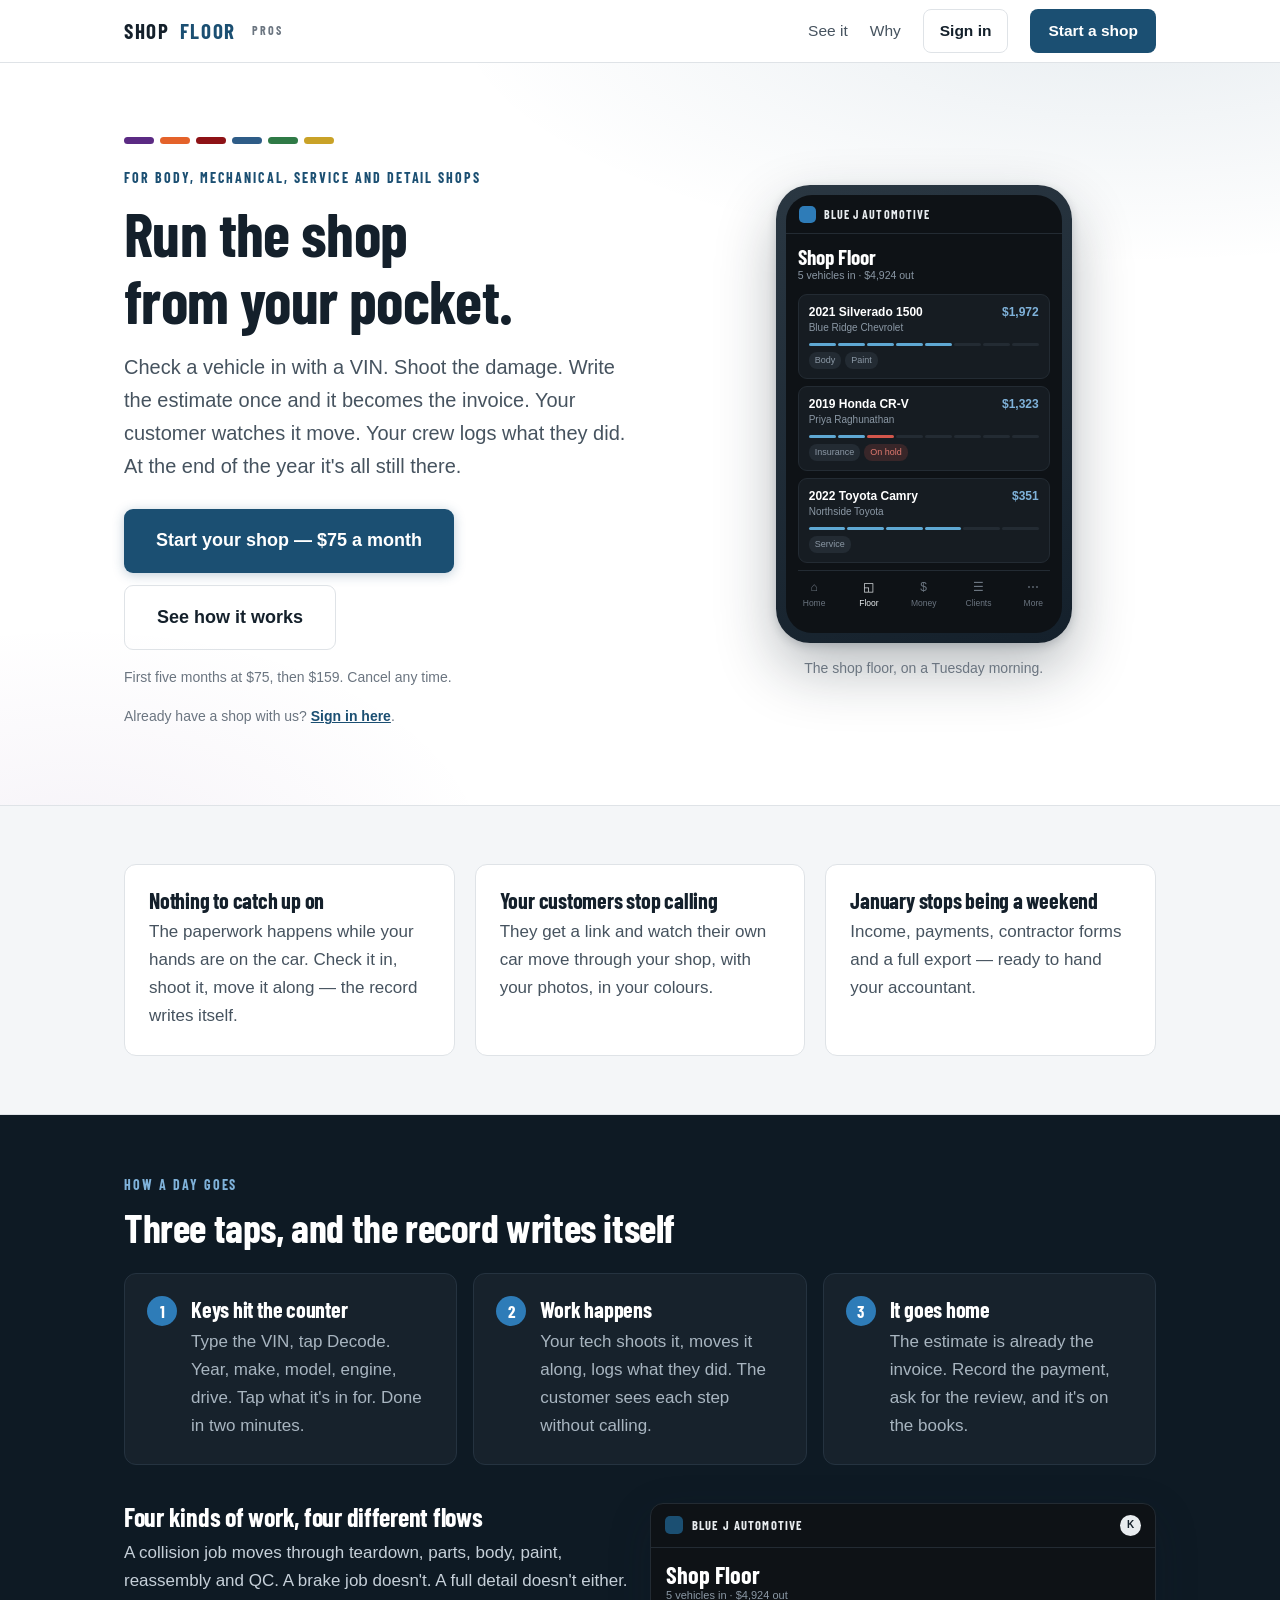
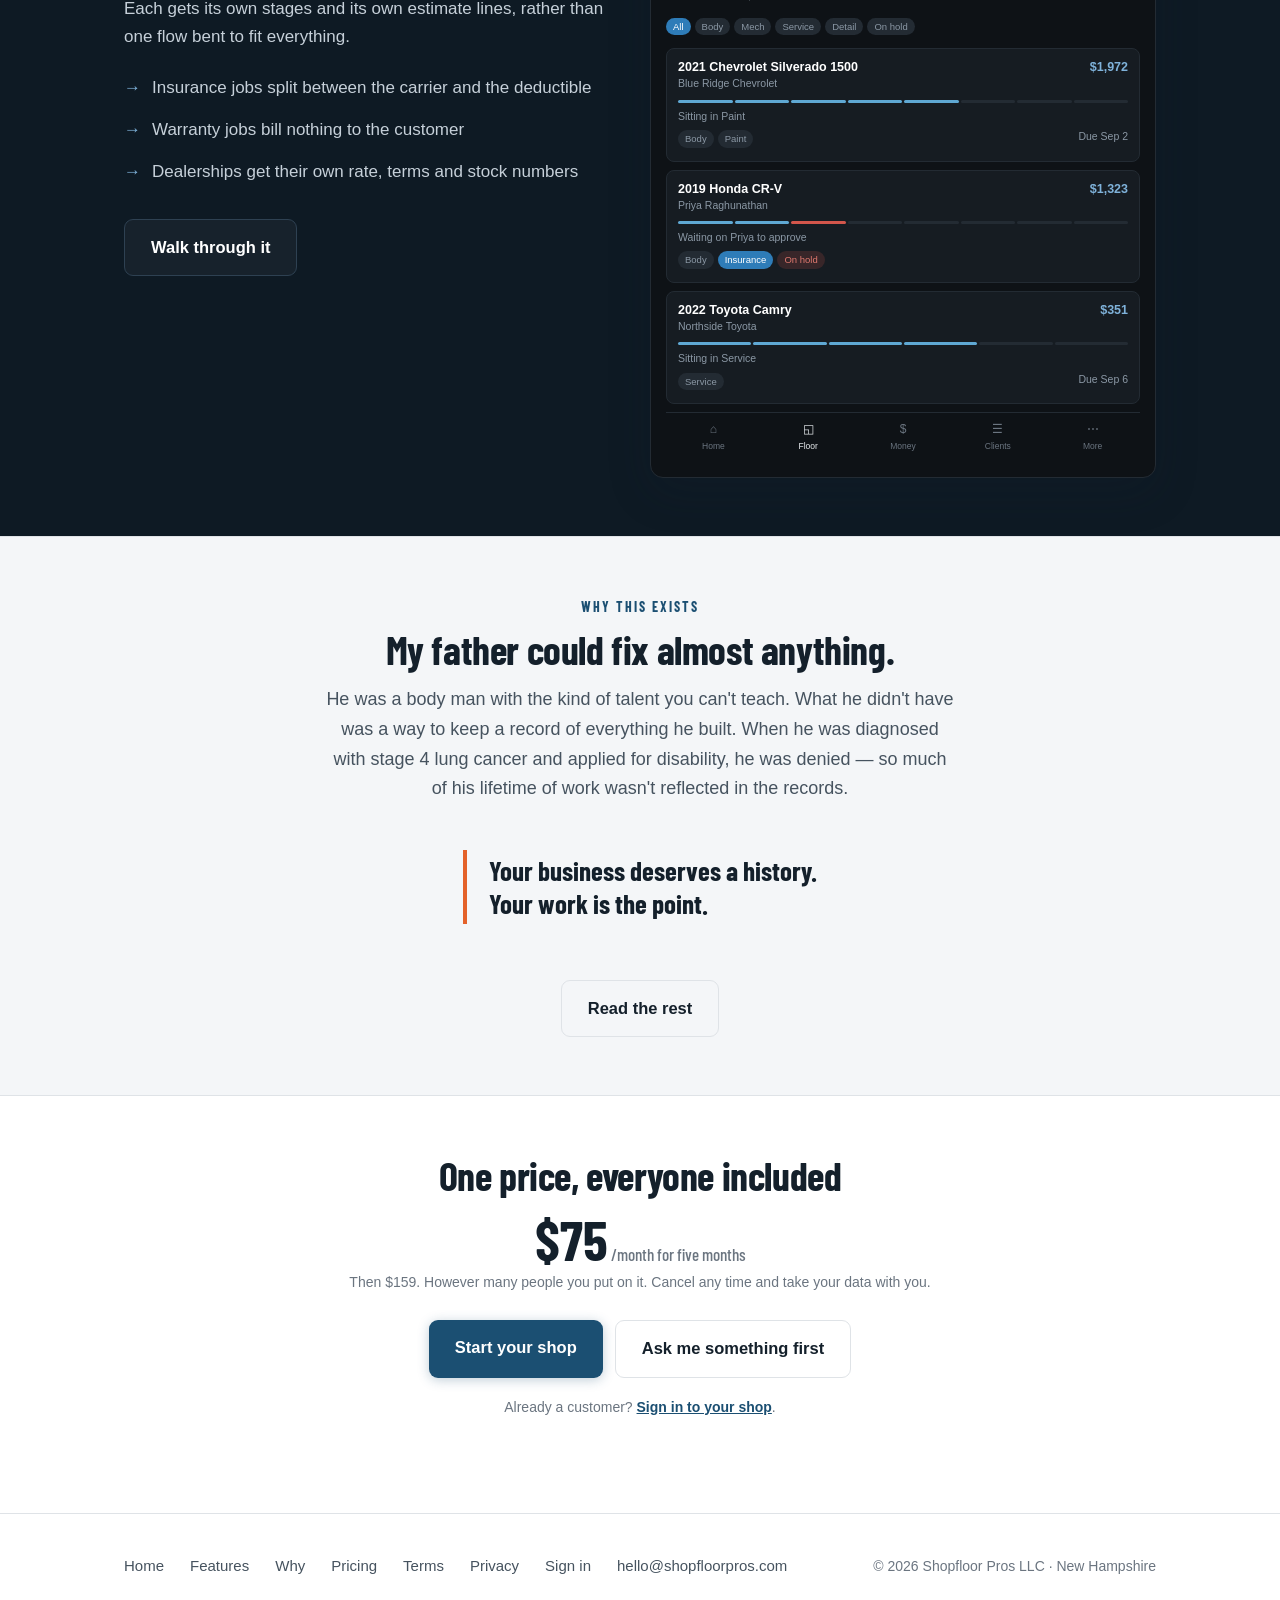
==== commit 1ff40230: "Add files via upload" ====
--- a/index.html
+++ b/index.html
@@ -197,16 +197,18 @@
 <section class="wash">
   <div class="narrow" style="text-align:center">
     <div class="eyebrow">Why this exists</div>
-    <h2>My father could fix anything except the paperwork.</h2>
+    <h2>My father could fix almost anything.</h2>
     <p style="font-size:18px">
-      He was a body man with real talent and a shoebox for an office. He never filed his taxes — not
-      out of defiance, just one more thing at the end of a long day. When he was diagnosed with stage
-      4 lung cancer he applied for disability and was denied, because a lifetime of work was almost
-      nowhere on the record.
+      He was a body man with the kind of talent you can't teach. What he didn't have was a way to
+      keep a record of everything he built. When he was diagnosed with stage 4 lung cancer and
+      applied for disability, he was denied — so much of his lifetime of work wasn't reflected in
+      the records.
     </p>
+
     <div class="quote" style="display:inline-block; text-align:left; border-left-color:var(--mango)">
-      <p>He worked his whole life and the<br>system had no idea he'd done it.</p>
-    </div>
+      <p>Your business deserves a history.<br>Your work is the point.</p>
+    </div>
+
     <div class="btns" style="justify-content:center">
       <a class="btn ghost" href="about.html">Read the rest</a>
     </div>
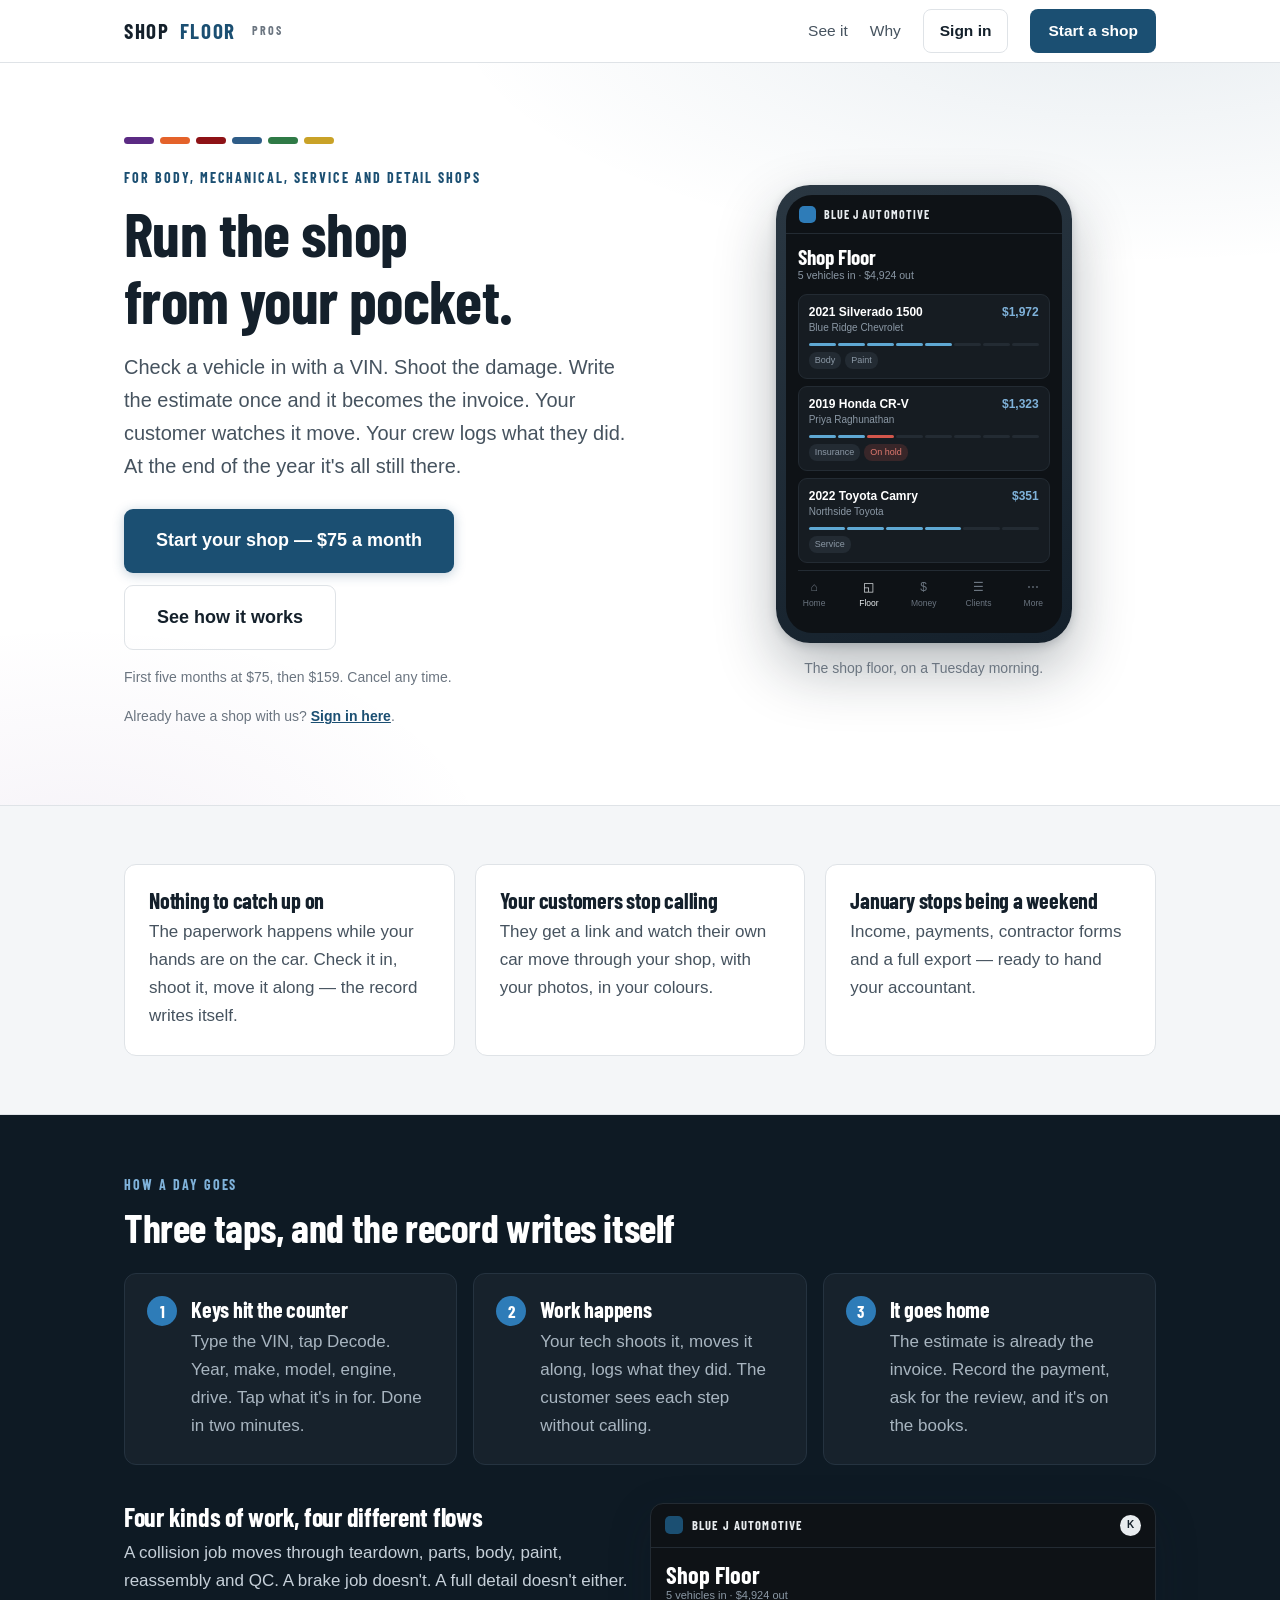
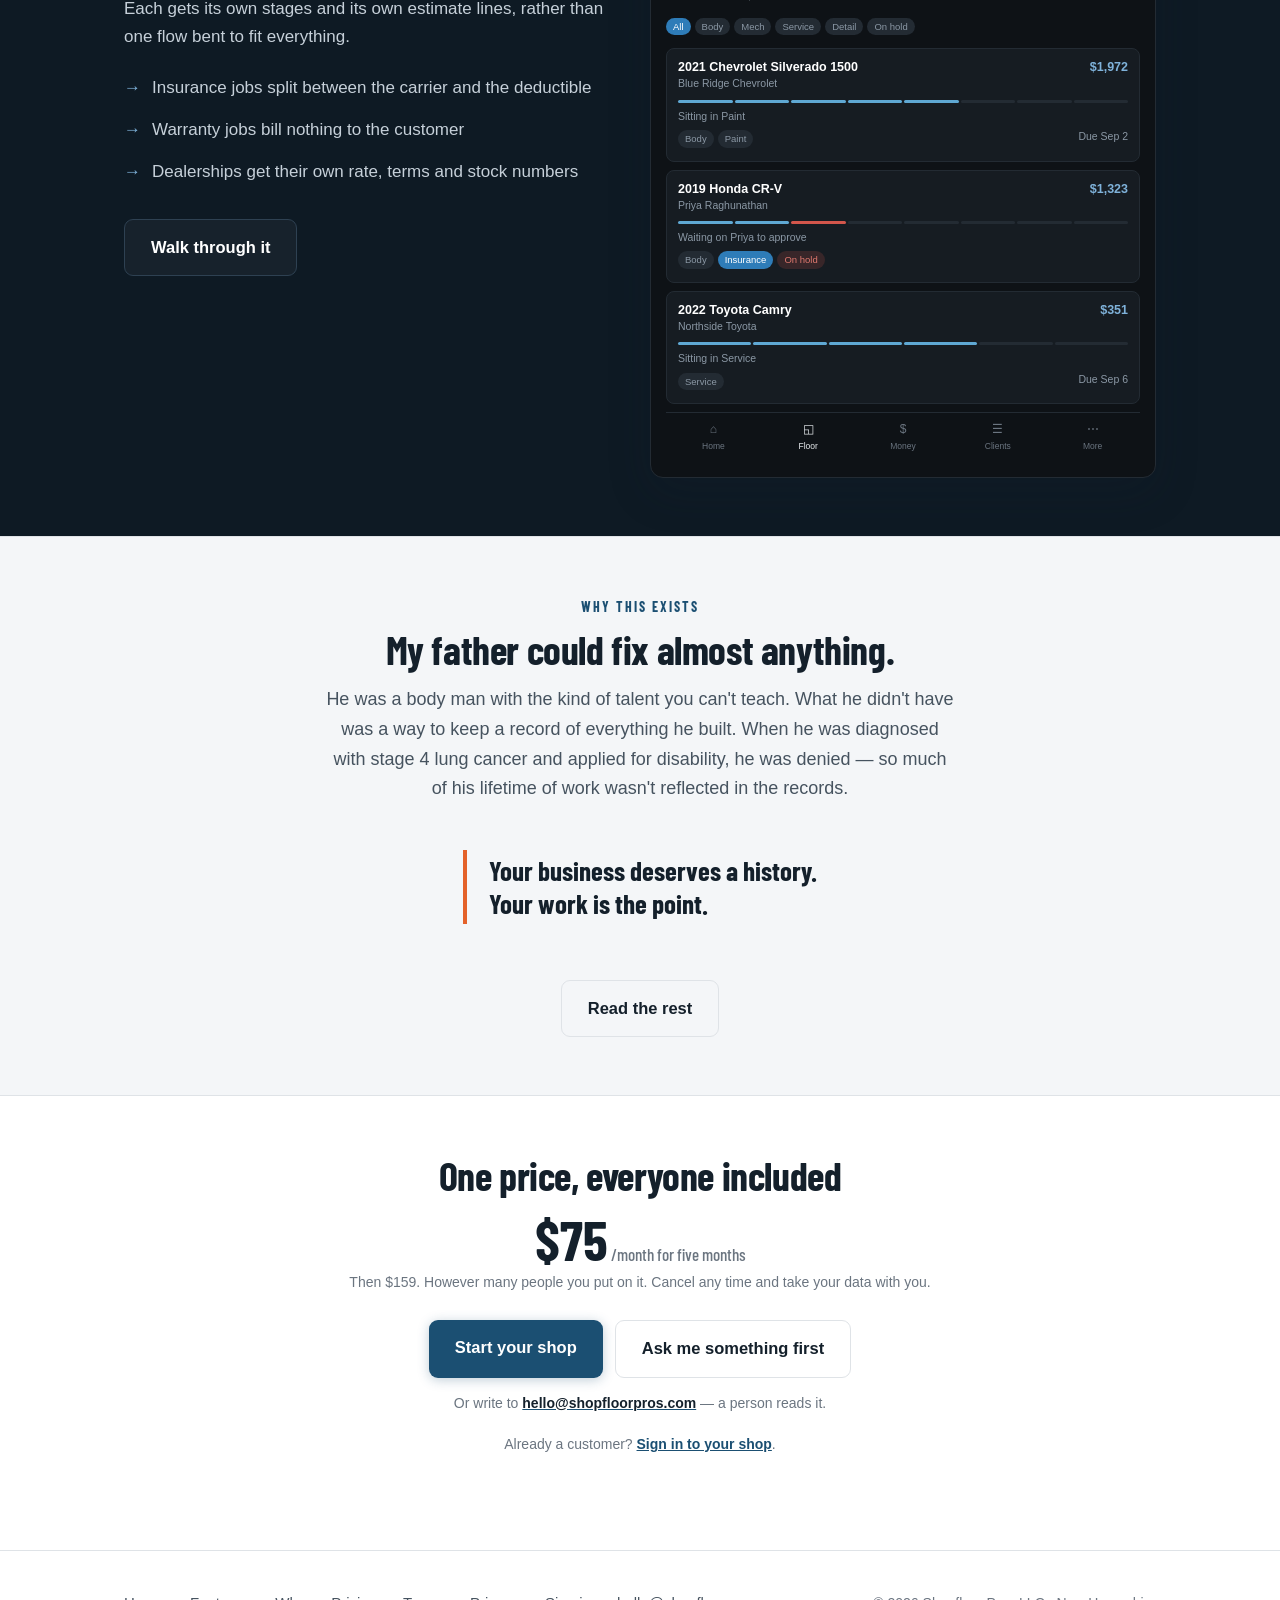
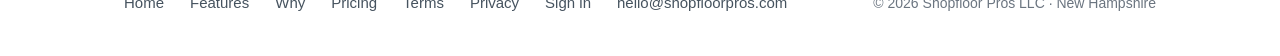
==== commit 1a9b463c: "Add files via upload" ====
--- a/index.html
+++ b/index.html
@@ -222,8 +222,12 @@
     <p class="note">Then $159. However many people you put on it. Cancel any time and take your data with you.</p>
     <div class="btns" style="justify-content:center">
       <a class="btn solid" href="join.html">Start your shop</a>
-      <a class="btn ghost" href="mailto:hello@shopfloorpros.com?subject=Shopfloor%20Pros%20%E2%80%94%20a%20question&body=Tell%20me%20about%20your%20shop%20and%20what%20you%27re%20using%20now%2C%20and%20I%27ll%20come%20back%20to%20you.%0A%0A">Ask me something first</a>
-    </div>
+      <a class="btn ghost" href="mailto:hello@shopfloorpros.com?subject=Shopfloor%20Pros%20%E2%80%94%20a%20question">Ask me something first</a>
+    </div>
+    <p class="note" style="margin-top:14px">
+      Or write to <a href="mailto:hello@shopfloorpros.com"><strong>hello@shopfloorpros.com</strong></a> —
+      a person reads it.
+    </p>
     <p class="note" style="margin-top:18px">
       Already a customer? <a href="app.html" style="font-weight:600">Sign in to your shop</a>.
     </p>
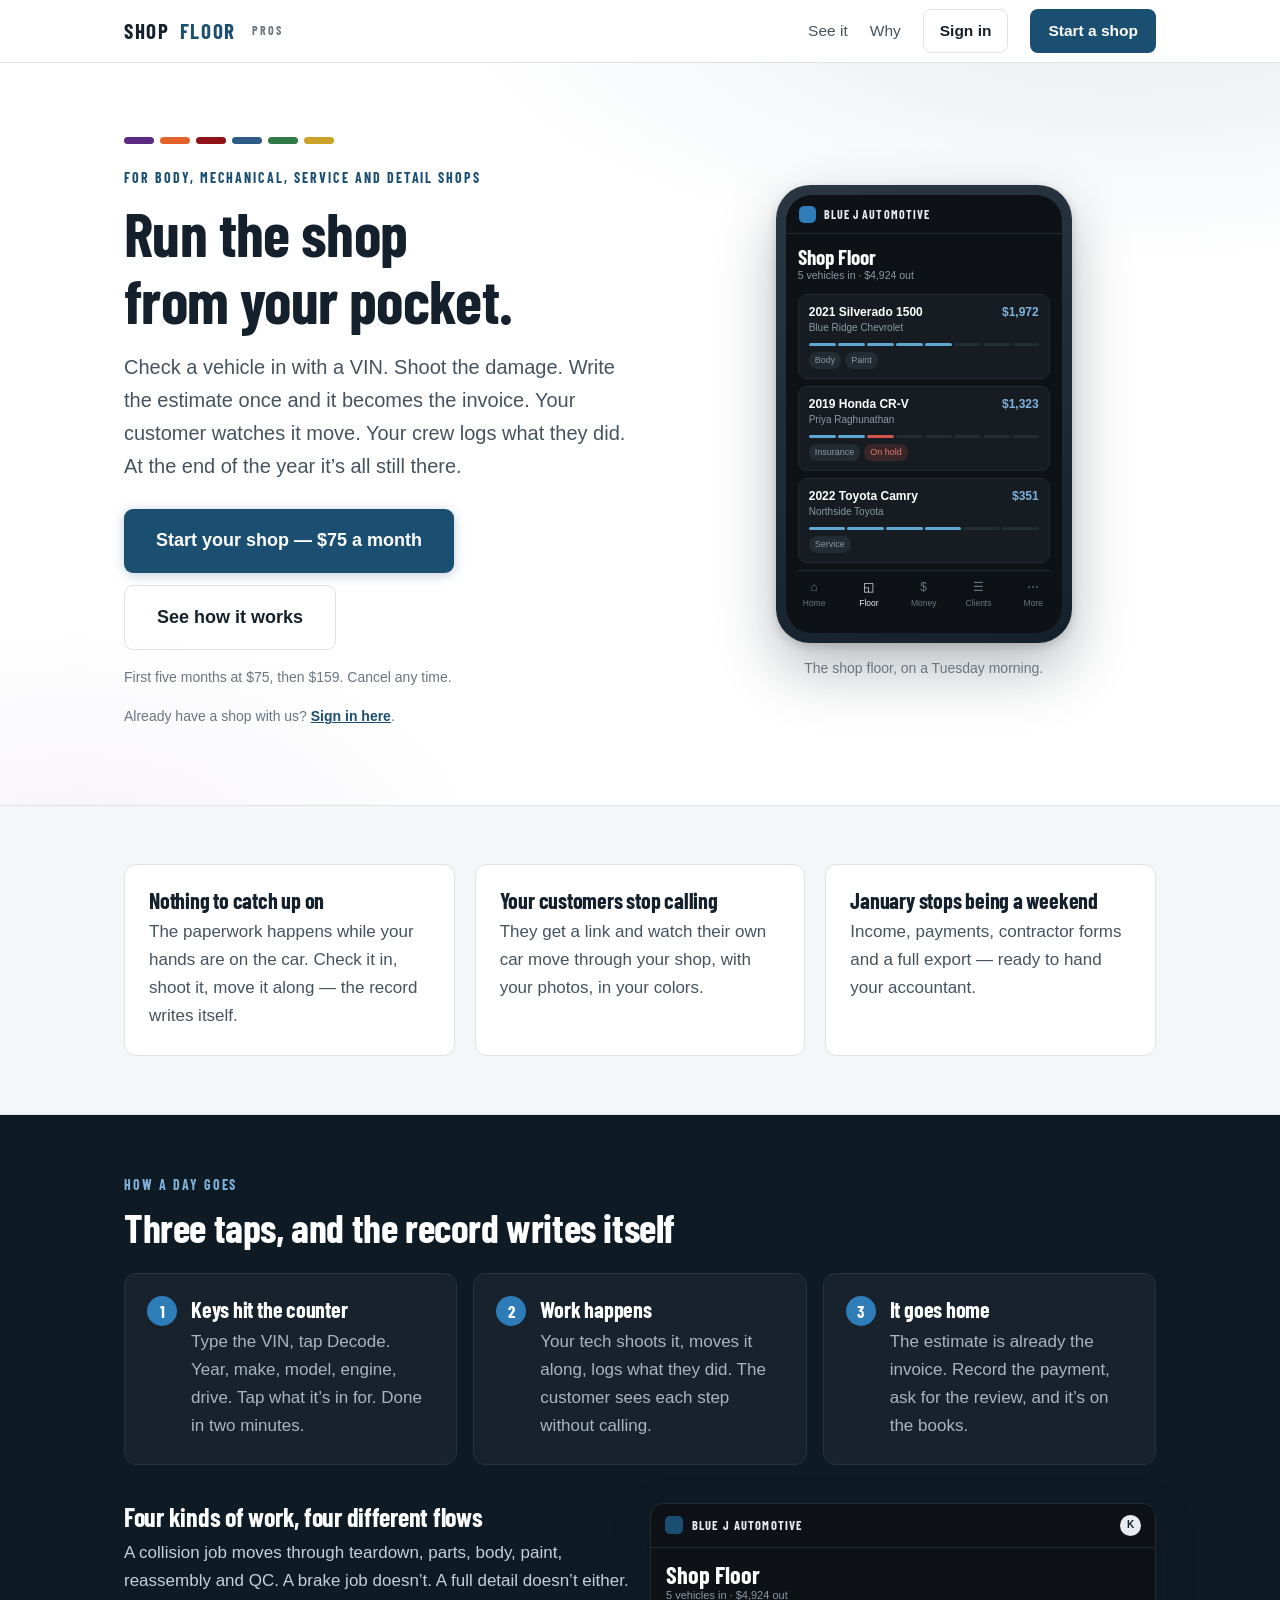
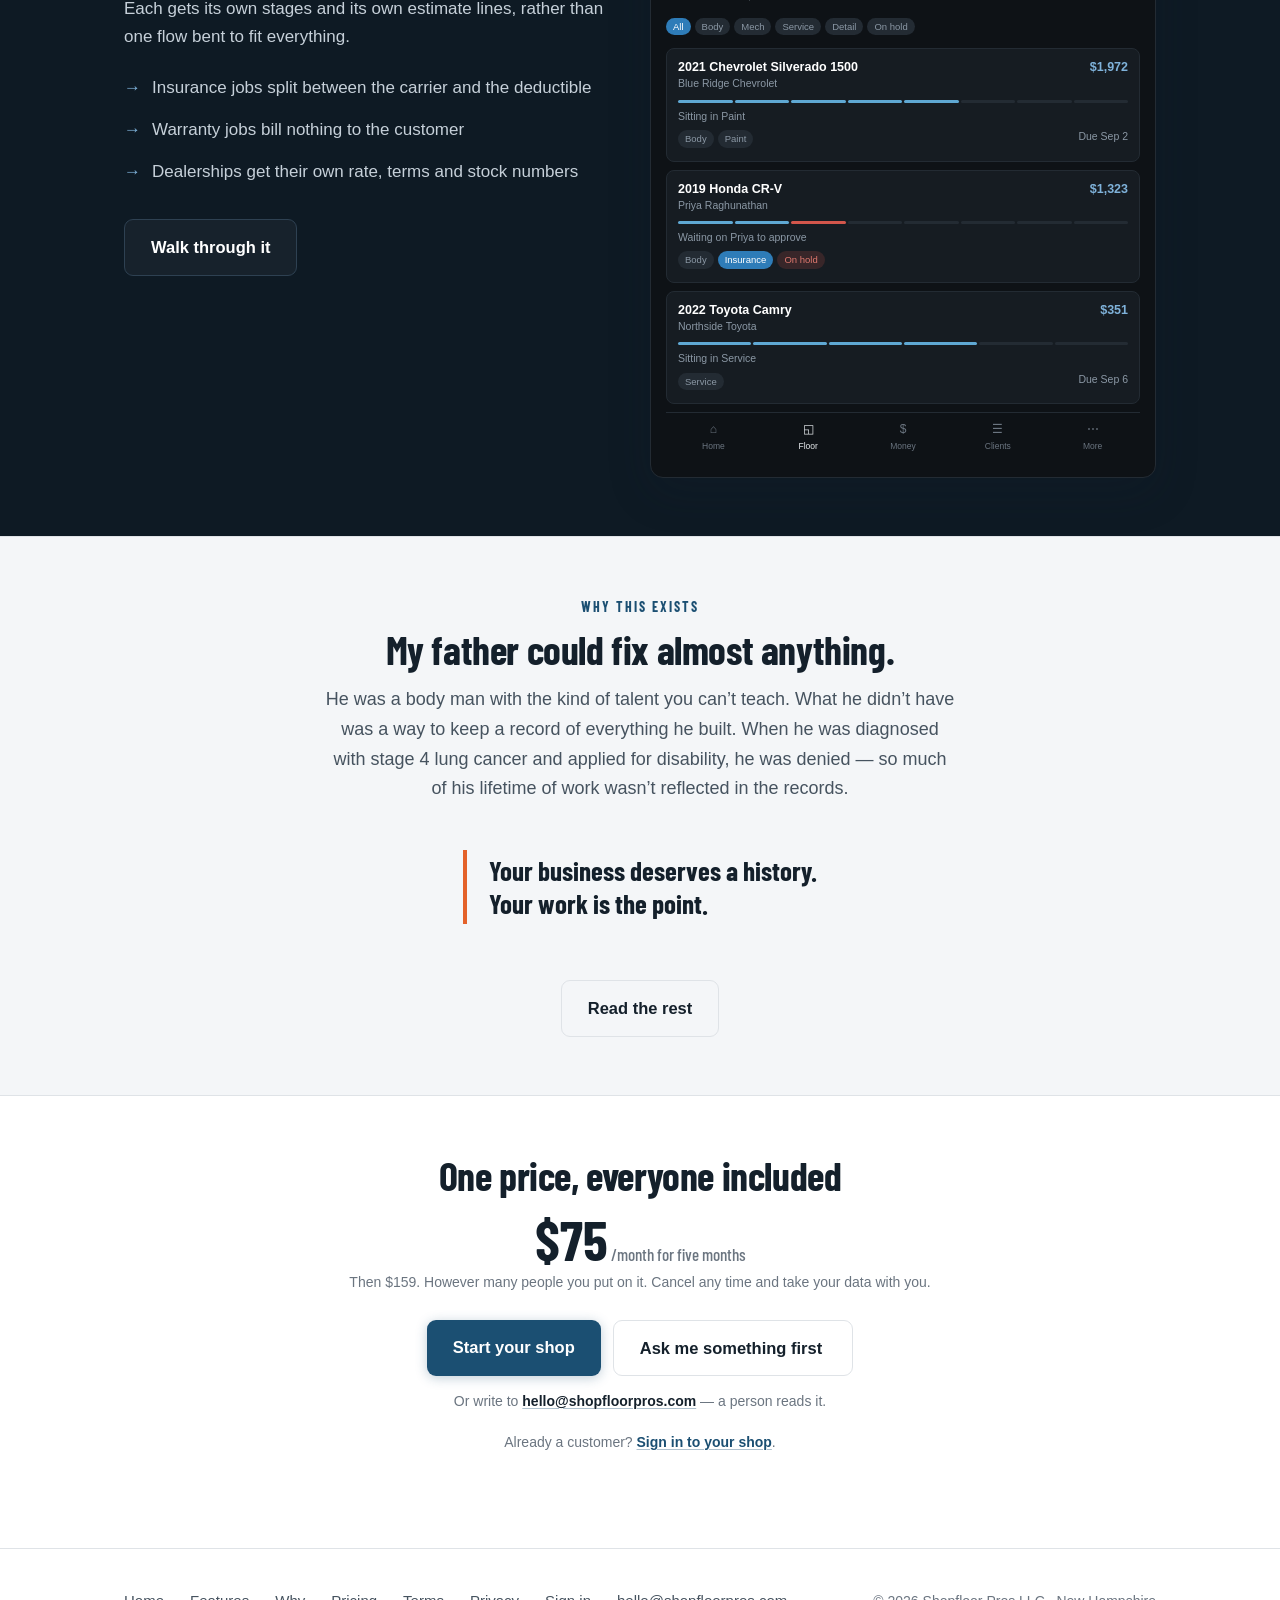
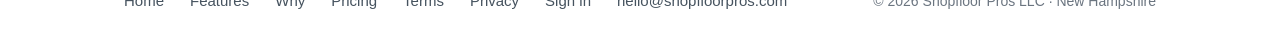
==== commit f2b8c776: "Add files via upload" ====
--- a/index.html
+++ b/index.html
@@ -48,7 +48,7 @@
       <p class="lead">
         Check a vehicle in with a VIN. Shoot the damage. Write the estimate once and it becomes the
         invoice. Your customer watches it move. Your crew logs what they did.
-        At the end of the year it's all still there.
+        At the end of the year it’s all still there.
       </p>
       <div class="btns">
         <a class="btn solid big" href="join.html">Start your shop — $75 a month</a>
@@ -116,7 +116,7 @@
       </div>
       <div class="card">
         <h3>Your customers stop calling</h3>
-        <p>They get a link and watch their own car move through your shop, with your photos, in your colours.</p>
+        <p>They get a link and watch their own car move through your shop, with your photos, in your colors.</p>
       </div>
       <div class="card">
         <h3>January stops being a weekend</h3>
@@ -133,7 +133,7 @@
     <div class="steps g3" style="grid-template-columns:repeat(auto-fit,minmax(260px,1fr))">
       <div class="card">
         <h3>Keys hit the counter</h3>
-        <p>Type the VIN, tap Decode. Year, make, model, engine, drive. Tap what it's in for. Done in two minutes.</p>
+        <p>Type the VIN, tap Decode. Year, make, model, engine, drive. Tap what it’s in for. Done in two minutes.</p>
       </div>
       <div class="card">
         <h3>Work happens</h3>
@@ -141,7 +141,7 @@
       </div>
       <div class="card">
         <h3>It goes home</h3>
-        <p>The estimate is already the invoice. Record the payment, ask for the review, and it's on the books.</p>
+        <p>The estimate is already the invoice. Record the payment, ask for the review, and it’s on the books.</p>
       </div>
     </div>
 
@@ -150,7 +150,7 @@
         <h3 style="font-size:26px">Four kinds of work, four different flows</h3>
         <p>
           A collision job moves through teardown, parts, body, paint, reassembly and QC. A brake job
-          doesn't. A full detail doesn't either. Each gets its own stages and its own estimate lines,
+          doesn’t. A full detail doesn’t either. Each gets its own stages and its own estimate lines,
           rather than one flow bent to fit everything.
         </p>
         <ul class="ticks">
@@ -199,9 +199,9 @@
     <div class="eyebrow">Why this exists</div>
     <h2>My father could fix almost anything.</h2>
     <p style="font-size:18px">
-      He was a body man with the kind of talent you can't teach. What he didn't have was a way to
+      He was a body man with the kind of talent you can’t teach. What he didn’t have was a way to
       keep a record of everything he built. When he was diagnosed with stage 4 lung cancer and
-      applied for disability, he was denied — so much of his lifetime of work wasn't reflected in
+      applied for disability, he was denied — so much of his lifetime of work wasn’t reflected in
       the records.
     </p>
 
@@ -222,7 +222,7 @@
     <p class="note">Then $159. However many people you put on it. Cancel any time and take your data with you.</p>
     <div class="btns" style="justify-content:center">
       <a class="btn solid" href="join.html">Start your shop</a>
-      <a class="btn ghost" href="mailto:hello@shopfloorpros.com?subject=Shopfloor%20Pros%20%E2%80%94%20a%20question">Ask me something first</a>
+      <button class="btn ghost" data-mailto="hello@shopfloorpros.com" data-subject="Shopfloor Pros — a question">Ask me something first<span class="mailnote"></span></button>
     </div>
     <p class="note" style="margin-top:14px">
       Or write to <a href="mailto:hello@shopfloorpros.com"><strong>hello@shopfloorpros.com</strong></a> —
@@ -261,5 +261,44 @@
   }
 })();
 </script>
+
+<script>
+/* Mailto does nothing at all in a browser with no mail handler — which is
+   most people using webmail. So the button copies the address and says so,
+   and still tries to open a mail app for those who have one. */
+document.addEventListener('click', function (e) {
+  var el = e.target.closest('[data-mailto]');
+  if (!el) return;
+  e.preventDefault();
+
+  var addr = el.getAttribute('data-mailto');
+  var subject = el.getAttribute('data-subject') || '';
+  var note = el.querySelector('.mailnote') || (function () {
+    var n = document.createElement('span');
+    n.className = 'mailnote';
+    el.appendChild(n);
+    return n;
+  })();
+
+  var say = function (msg) {
+    note.textContent = ' — ' + msg;
+    setTimeout(function () { note.textContent = ''; }, 4000);
+  };
+
+  if (navigator.clipboard && navigator.clipboard.writeText) {
+    navigator.clipboard.writeText(addr).then(
+      function () { say('copied ' + addr); },
+      function () { say(addr); }
+    );
+  } else {
+    say(addr);
+  }
+
+  // and open a mail app if one exists; harmless if not
+  var url = 'mailto:' + addr + (subject ? '?subject=' + encodeURIComponent(subject) : '');
+  var w = window.open(url, '_self');
+  if (!w) { location.href = url; }
+});
+</script>
 </body>
 </html>
--- a/site.css
+++ b/site.css
@@ -1,5 +1,5 @@
 /* Shopfloor Pros — public site
-   Same typography and colours as the app, so the site and the product
+   Same typography and colors as the app, so the site and the product
    feel like one thing. */
 
 :root {
@@ -178,11 +178,11 @@
 
 
 /* ══════════════════════════════════════════════════════════
-   Depth, colour and a bit of shop-floor character
+   Depth, color and a bit of shop-floor character
    ══════════════════════════════════════════════════════════ */
 
 /* Paint chips down the edge of the hero — the nine themes,
-   which is a real feature and a bit of colour at the same time. */
+   which is a real feature and a bit of color at the same time. */
 .hero { position: relative; overflow: hidden; }
 .hero::before {
   content: ""; position: absolute; inset: 0;
@@ -418,3 +418,40 @@
 
 .key { display: flex; gap: 18px; flex-wrap: wrap; margin-top: 18px; font-size: 13.5px; color: var(--muted); }
 .key b { font-weight: 600; letter-spacing: .04em; text-transform: uppercase; font-size: 11.5px; }
+
+.mailnote { font-size: 14px; font-weight: 500; color: var(--go); white-space: nowrap; }
+
+
+/* ── small refinements ─────────────────────────────────────
+   Things noticed in a pass over the finished pages. */
+
+/* Buttons shouldn't jump when a note appears inside them */
+.btn { display: inline-flex; align-items: center; gap: 4px; justify-content: center; }
+
+/* Links in body copy should be obviously links, not just coloured */
+.narrow p a:not(.btn), .legal p a:not(.btn) {
+  text-decoration: underline; text-underline-offset: 2px;
+  text-decoration-thickness: 1px; text-decoration-color: rgba(27,79,114,.35);
+}
+.narrow p a:not(.btn):hover, .legal p a:not(.btn):hover { text-decoration-color: var(--accent); }
+
+/* A focus ring, so the site is usable from a keyboard */
+a:focus-visible, button:focus-visible, .field:focus-visible {
+  outline: 2px solid var(--accent); outline-offset: 2px; border-radius: 4px;
+}
+
+/* Long email addresses shouldn't push a card wider than the screen */
+.card a[href^="mailto"], .note a { word-break: break-word; }
+
+/* Tables on a phone scroll rather than squash */
+.legal table { display: block; overflow-x: auto; white-space: nowrap; }
+@media (min-width: 620px) { .legal table { display: table; white-space: normal; } }
+
+/* Stop a lone word ending a heading on its own line */
+h1, h2 { text-wrap: balance; }
+
+/* Cards on a phone get a little more room to breathe */
+@media (max-width: 560px) {
+  .card { padding: 18px; }
+  .hero { padding: 52px 0 40px; }
+}
